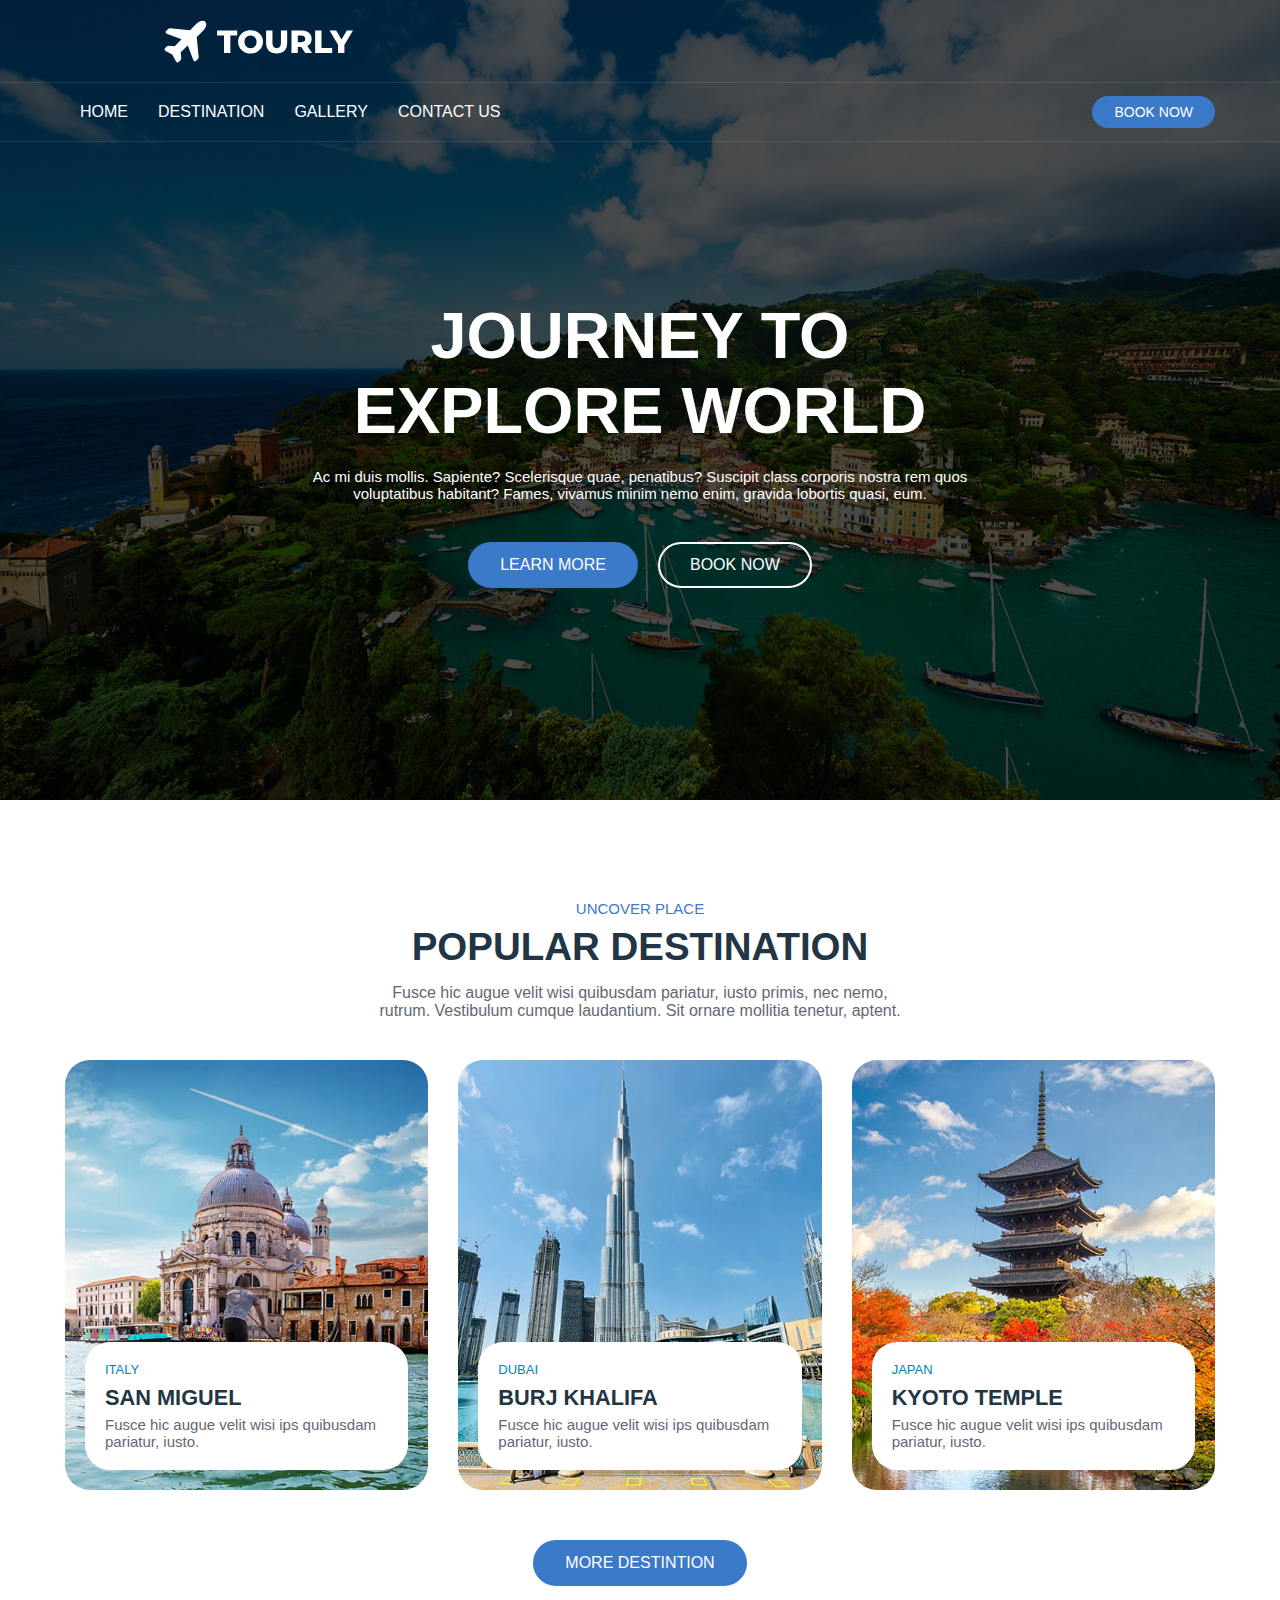
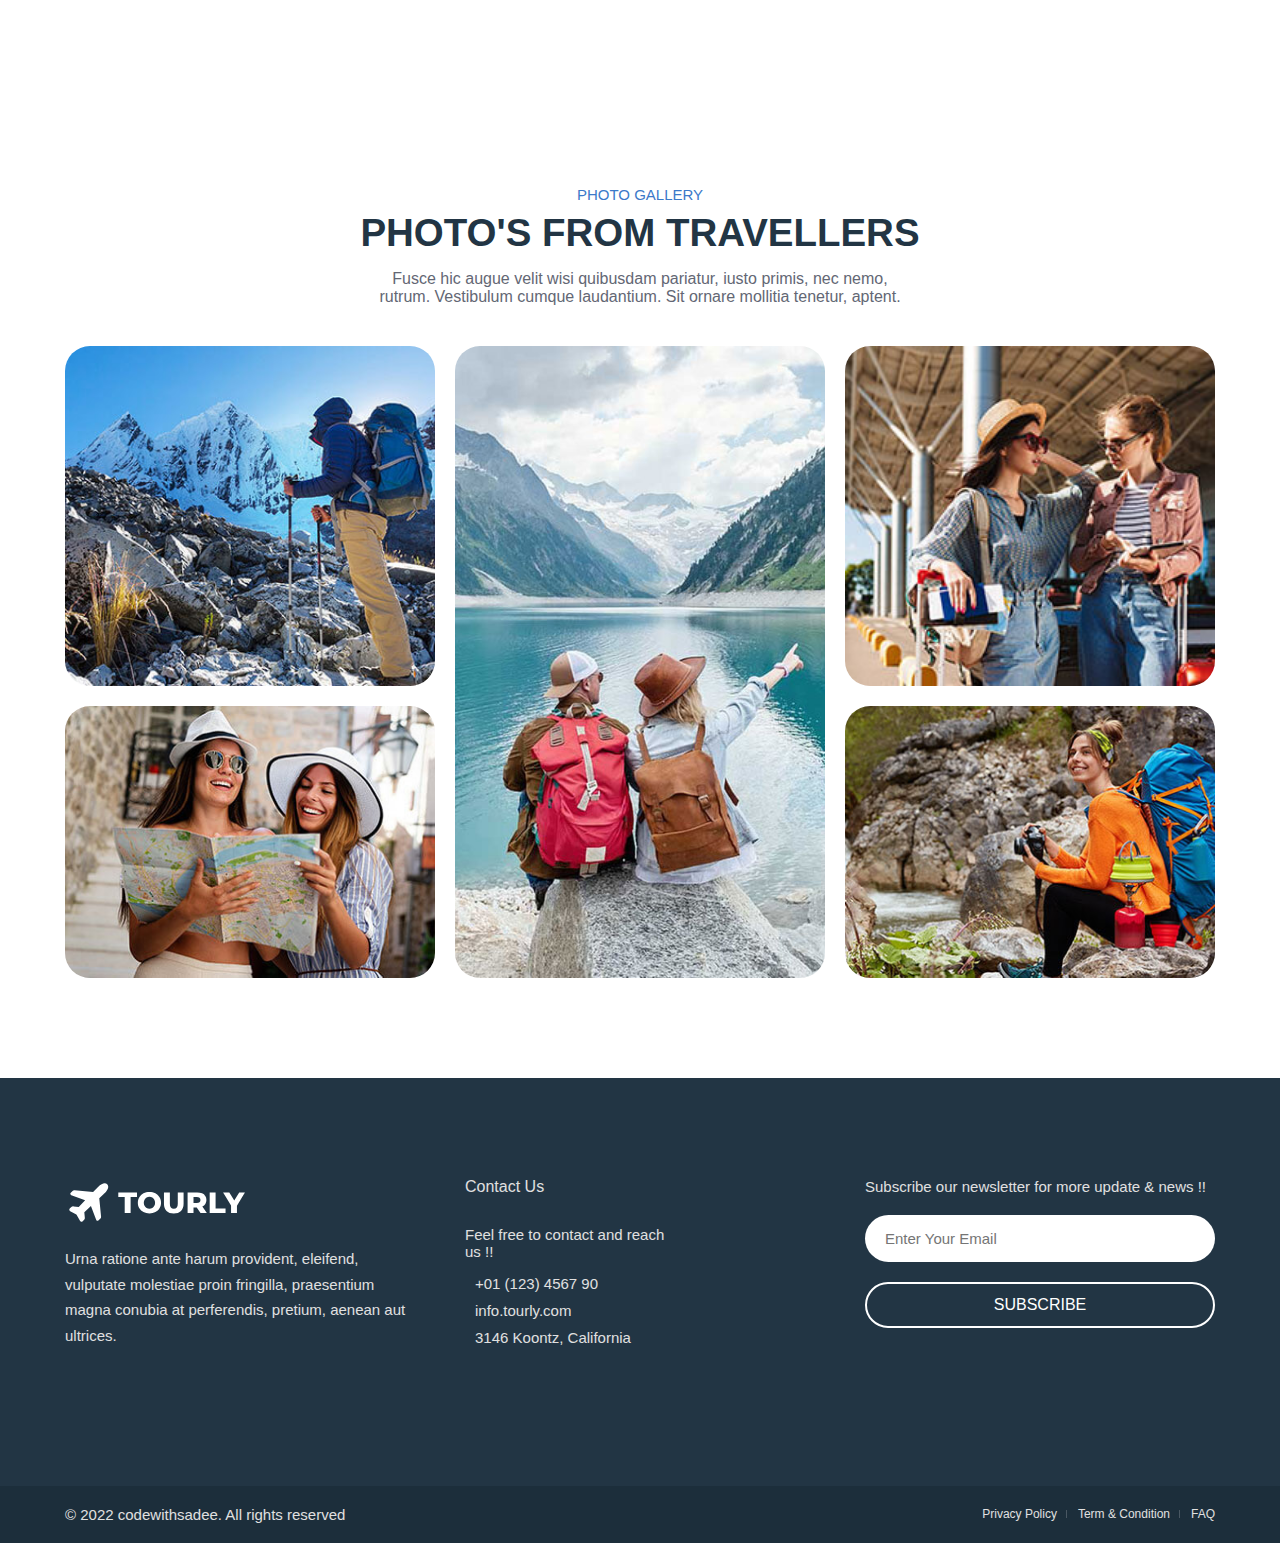
==== index.html @ bbd18aeb "1" ====
<!DOCTYPE html>
<html lang="en">

<head>
  <meta charset="UTF-8">
  <meta http-equiv="X-UA-Compatible" content="IE=edge">
  <meta name="viewport" content="width=device-width, initial-scale=1.0">
  <title>Tourly</title>
  <link rel="stylesheet" href="./assets/css/style.css">

</head>

<body id="top">

  <!-- 
    - #HEADER
  -->

  <header class="header" data-header>

   
    <div class="header-top">
      <div class="container">

        <a href="#" class="logo">
          <img src="./assets/images/logo.svg" alt="Tourly logo">
        </a>

      </div>
    </div>

    <div class="header-bottom">
      <div class="container">

        

        <nav class="navbar" data-navbar>

          <ul class="navbar-list">

            <li>
              <a href="index.html" class="navbar-link" data-nav-link>home</a>
            </li>


            <li>
              <a href="#destination" class="navbar-link" data-nav-link>destination</a>
            </li>

            

            <li>
              <a href="#gallery" class="navbar-link" data-nav-link>gallery</a>
            </li>

            <li>
              <a href="#contact" class="navbar-link" data-nav-link>contact us</a>
            </li>

          </ul>
          
        </nav>

        <button class="btn btn-primary">Book Now</button>

      </div>
    </div>

  </header>





  <main>
    <article>

      <!-- 
        - #HERO
      -->

      <section class="hero" id="home">
        <div class="container">

          <h2 class="h1 hero-title">Journey to explore world</h2>

          <p class="hero-text">
            Ac mi duis mollis. Sapiente? Scelerisque quae, penatibus? Suscipit class corporis nostra rem quos
            voluptatibus habitant?
            Fames, vivamus minim nemo enim, gravida lobortis quasi, eum.
          </p>

          <div class="btn-group">
            <button class="btn btn-primary">Learn more</button>

            <button class="btn btn-secondary">Book now</button>
          </div>

        </div>
      </section>

      <!-- 
        - #POPULAR
      -->

      <section class="popular" id="destination">
        <div class="container">

          <p class="section-subtitle">Uncover place</p>

          <h2 class="h2 section-title">Popular destination</h2>

          <p class="section-text">
            Fusce hic augue velit wisi quibusdam pariatur, iusto primis, nec nemo, rutrum. Vestibulum cumque laudantium.
            Sit ornare
            mollitia tenetur, aptent.
          </p>

          <ul class="popular-list">

            <li>
              <div class="popular-card">

                <a href="italy.html" class="card-img">
                  <img src="./assets/images/popular-1.jpg" alt="San miguel, italy" loading="lazy">
                </a>

                <div class="card-content">

            

                  <p class="card-subtitle">
                    <a href="italy.html">Italy</a>
                  </p>

                  <h3 class="h3 card-title">
                    <a href="#">San miguel</a>
                  </h3>

                  <p class="card-text">
                    Fusce hic augue velit wisi ips quibusdam pariatur, iusto.
                  </p>

                </div>

              </div>
            </li>

            <li>
              <div class="popular-card">

                <a href="Dubai.html" class="card-img">
                  <img src="./assets/images/popular-2.jpg" alt="Burj khalifa, dubai" loading="lazy">
                </a>

                <div class="card-content">

                 

                  <p class="card-subtitle">
                    <a href="Dubai.html">Dubai</a>
                  </p>

                  <h3 class="h3 card-title">
                    <a href="#">Burj khalifa</a>
                  </h3>

                  <p class="card-text">
                    Fusce hic augue velit wisi ips quibusdam pariatur, iusto.
                  </p>

                </div>

              </div>
            </li>

            <li>
              <div class="popular-card">

                <a href="Japan.html" class="card-img">
                  <img src="./assets/images/popular-3.jpg" alt="Kyoto temple, japan" loading="lazy">
                </a>

                <div class="card-content">

                  

                  <p class="card-subtitle">
                    <a href="#">Japan</a>
                  </p>

                  <h3 class="h3 card-title">
                    <a href="Japan.html">Kyoto temple</a>
                  </h3>

                  <p class="card-text">
                    Fusce hic augue velit wisi ips quibusdam pariatur, iusto.
                  </p>

                </div>

              </div>
            </li>

          </ul>

          <button class="btn btn-primary">More destintion</button>

        </div>
      </section>

      <!-- 
        - #GALLERY
      -->

      <section class="gallery" id="gallery">
        <div class="container">

          <p class="section-subtitle">Photo Gallery</p>

          <h2 class="h2 section-title">Photo's From Travellers</h2>

          <p class="section-text">
            Fusce hic augue velit wisi quibusdam pariatur, iusto primis, nec nemo, rutrum. Vestibulum cumque laudantium.
            Sit ornare
            mollitia tenetur, aptent.
          </p>

          <ul class="gallery-list">

            <li class="gallery-item">
              <figure class="gallery-image">
                <img src="./assets/images/gallery-1.jpg" alt="Gallery image">
              </figure>
            </li>

            <li class="gallery-item">
              <figure class="gallery-image">
                <img src="./assets/images/gallery-2.jpg" alt="Gallery image">
              </figure>
            </li>

            <li class="gallery-item">
              <figure class="gallery-image">
                <img src="./assets/images/gallery-3.jpg" alt="Gallery image">
              </figure>
            </li>

            <li class="gallery-item">
              <figure class="gallery-image">
                <img src="./assets/images/gallery-4.jpg" alt="Gallery image">
              </figure>
            </li>

            <li class="gallery-item">
              <figure class="gallery-image">
                <img src="./assets/images/gallery-5.jpg" alt="Gallery image">
              </figure>
            </li>

          </ul>

        </div>
      </section>

    </article>
  </main>

  <!-- 
    - #FOOTER
  -->

  <footer class="footer">

    <div class="footer-top">
      <div class="container">

        <div class="footer-brand">

          <a href="#" class="logo">
            <img src="./assets/images/logo.svg" alt="Tourly logo">
          </a>

          <p class="footer-text">
            Urna ratione ante harum provident, eleifend, vulputate molestiae proin fringilla, praesentium magna conubia
            at
            perferendis, pretium, aenean aut ultrices.
          </p>

        </div>

        <div class="footer-contact">

          <h4 class="contact-title" id="contact">Contact Us</h4>

          <p class="contact-text">
            Feel free to contact and reach us !!
          </p>

          <ul>

            <li class="contact-item">
              <ion-icon name="call-outline"></ion-icon>

              <a href="tel:+01123456790" class="contact-link">+01 (123) 4567 90</a>
            </li>

            <li class="contact-item">
              <ion-icon name="mail-outline"></ion-icon>

              <a href="mailto:info.tourly.com" class="contact-link">info.tourly.com</a>
            </li>

            <li class="contact-item">
              <ion-icon name="location-outline"></ion-icon>

              <address>3146 Koontz, California</address>
            </li>

          </ul>

        </div>

        <div class="footer-form">

          <p class="form-text">
            Subscribe our newsletter for more update & news !!
          </p>

          <form action="" class="form-wrapper">
            <input type="email" name="email" class="input-field" placeholder="Enter Your Email" required>

            <button type="submit" class="btn btn-secondary">Subscribe</button>
          </form>

        </div>

      </div>
    </div>

    <div class="footer-bottom">
      <div class="container">

        <p class="copyright">
          &copy; 2022 <a href="">codewithsadee</a>. All rights reserved
        </p>

        <ul class="footer-bottom-list">

          <li>
            <a href="#" class="footer-bottom-link">Privacy Policy</a>
          </li>

          <li>
            <a href="#" class="footer-bottom-link">Term & Condition</a>
          </li>

          <li>
            <a href="#" class="footer-bottom-link">FAQ</a>
          </li>

        </ul>

      </div>
    </div>

  </footer>







</body>

</html>
---- assets/css/style.css ----
/*-----------------------------------*\
 * #style.css
\*-----------------------------------*/

/**
 * copyright 2022 codewithsadee
 */





/*-----------------------------------*\
 * #CUSTOM PROPERTY
\*-----------------------------------*/

:root {

  /**
   * colors
   */

  --united-nations-blue: hsl(214, 56%, 58%);
  --bright-navy-blue: hsl(214, 57%, 51%);
  --spanish-gray: hsl(0, 0%, 60%);
  --black-coral: hsl(225, 8%, 42%);
  --oxford-blue: hsl(208, 97%, 12%);
  --yale-blue: hsl(214, 72%, 33%);
  --blue-ncs: hsl(197, 100%, 36%);
  --gunmetal: hsl(206, 34%, 20%);
  --gainsboro: hsl(0, 0%, 88%);
  --cultured: hsl(0, 0%, 98%);
  --white: hsl(0, 0%, 100%);
  --black: hsl(0, 0%, 0%);
  --onyx: hsl(0, 0%, 25%);
  --jet: hsl(0, 0%, 20%);

  /**
   * typography
   */

  --ff-poppins: "Poppins", sans-serif;
  --ff-montserrat: "Montserrat", sans-serif;

  --fs-1: calc(20px + 3.5vw);
  --fs-2: calc(18px + 1.6vw);
  --fs-3: calc(16px + 0.45vw);
  --fs-4: 15px;
  --fs-5: 14px;
  --fs-6: 13px;
  --fs-7: 12px;
  --fs-8: 11px;

  --fw-500: 500;
  --fw-600: 600;
  --fw-700: 700;
  --fw-800: 800;

  /**
   * transition
   */

  --transition: 0.25s ease-in-out;

  /**
   * spacing
   */

  --section-padding: 60px;

  /**
   * border-radius
   */

  --radius-15: 15px;
  --radius-25: 25px;

}





/*-----------------------------------*\
 * #RESET
\*-----------------------------------*/

*, *::before, *::after {
  margin: 0;
  padding: 0;
  box-sizing: border-box;
}

li { list-style: none; }

a { text-decoration: none; }

a,
img,
span,
input,
label,
button,
ion-icon { display: block; }

input,
button {
  background: none;
  border: none;
  font: inherit;
}

button { cursor: pointer; }

input { width: 100%; }

ion-icon { pointer-events: none; }

html {
  font-family: var(--ff-poppins);
  scroll-behavior: smooth;
}

body { background: var(--white); }





/*-----------------------------------*\
 * #REUSED STYLE
\*-----------------------------------*/

.container { padding-inline: 15px; }

.btn {
  color: var(--white);
  text-transform: uppercase;
  font-size: var(--fs-5);
  border-radius: 100px;
  padding: var(--padding, 8px 18px);
  border: var(--border-width, 2px) solid transparent;
  transition: var(--transition);
}

.btn-primary {
  background: var(--bright-navy-blue);
  border-color: var(--bright-navy-blue);
}

.btn-primary:is(:hover, :focus) {
  background: var(--yale-blue);
  border-color: var(--yale-blue);
}

.btn-secondary { border-color: var(--white); }

.btn-secondary:is(:hover, :focus) { background: hsla(0, 0%, 100%, 0.1); }

.h1,
.h2,
.h3 {
  font-weight: var(--fw-800);
  font-family: var(--ff-montserrat);
  text-transform: uppercase;
}

.h1 {
  color: var(--white);
  font-size: var(--fs-1);
}

.h2,
.h3 { color: var(--gunmetal); }

.h2 { font-size: var(--fs-2); }

.h3 {
  font-size: var(--fs-3);
  font-weight: var(--fw-700);
}

.section-subtitle {
  color: var(--bright-navy-blue);
  font-size: var(--fs-5);
  text-transform: uppercase;
  font-family: var(--ff-montserrat);
  margin-bottom: 8px;
}

.section-title { margin-bottom: 15px; }

.section-text {
  color: var(--black-coral);
  margin-bottom: 30px;
}

.card-text {
  color: var(--black-coral);
  font-size: var(--fs-5);
}





/*-----------------------------------*\
 * #HEADER
\*-----------------------------------*/

.header {
  position: absolute;
  top: 0;
  left: 0;
  width: 100%;
  padding-top: 61px;
  z-index: 4;
}

.header-top {
  position: absolute;
  top: 0;
  left: 0;
  width: 100%;
  transition: var(--transition);
  border-bottom: 1px solid hsla(0, 0%, 100%, 0.1);
  padding-block: 15px;
  z-index: 1;
}



.header-top .container {
  display: grid;
  grid-template-columns: repeat(3, 1fr);
  justify-items: flex-start;
  align-items: center;
}



.header-top .logo { margin-inline: auto; }

.header-top .logo img { max-width: 100px; }



.header-bottom { border-bottom: 1px solid hsla(0, 0%, 100%, 0.1); }

.header-bottom .container {
  display: flex;
  justify-content: space-between;
  align-items: center;
  padding-block: 15px;
}

.social-list {
  display: flex;
  align-items: center;
  gap: 5px;
}

.social-link {
  color: var(--white);
  padding: 8px;
  border: 1px solid hsla(0, 0%, 100%, 0.3);
  border-radius: 50%;
  font-size: 15px;
  transition: var(--transition);
}

.social-link:is(:hover, :focus) { background: hsla(0, 0%, 100%, 0.2); }

.header .btn { --padding: 4px 20px; }

.header .navbar {
  position: fixed;
  top: 0;
  right: -300px;
  width: 100%;
  max-width: 300px;
  height: 100%;
  background: var(--white);
  visibility: hidden;
  pointer-events: none;
  transition: 0.15s ease-in;
  z-index: 3;
}

.navbar.active {
  right: 0;
  visibility: visible;
  pointer-events: all;
  transition: 0.25s ease-out;
}



.navbar-list { border-top: 1px solid hsla(0, 0%, 0%, 0.1); }

.navbar-list li { border-bottom: 1px solid hsla(0, 0%, 0%, 0.1); }

.navbar-link {
  padding: 15px 20px;
  color: var(--jet);
  font-weight: var(--fw-500);
  font-size: var(--fs-4);
  transition: var(--transition);
  text-transform: capitalize;
}

.navbar-link:is(:hover, :focus) { color: var(--bright-navy-blue); }





/*-----------------------------------*\
 * #HERO
\*-----------------------------------*/

.hero {
  background-image: url("../images/hero-banner.jpg");
  background-repeat: no-repeat;
  background-size: cover;
  background-position: center;
  background-color: hsla(0, 0%, 0%, 0.7);
  background-blend-mode: overlay;
  display: grid;
  place-items: center;
  min-height: 600px;
  text-align: center;
  padding-top: 125px;
}

.hero-title { margin-bottom: 20px; }

.hero-text {
  color: var(--white);
  font-size: var(--fs-5);
  margin-bottom: 40px;
}

.btn-group {
  display: flex;
  flex-wrap: wrap;
  justify-content: center;
  align-items: center;
  gap: 10px;
}











/*-----------------------------------*\
 * #POPULAR
\*-----------------------------------*/

.popular { padding-block: var(--section-padding); }

.popular-list,
.popular-list > li:not(:last-child) { margin-bottom: 30px; }

.popular-card {
  position: relative;
  overflow: hidden;
  border-radius: var(--radius-25);
  height: 430px;
}

.popular-card .card-img { height: 100%; }

.popular-card .card-img img {
  width: 100%;
  height: 100%;
  object-fit: cover;
}

.popular-card .card-content {
  position: absolute;
  bottom: 20px;
  left: 20px;
  right: 20px;
  background: var(--white);
  border-radius: var(--radius-25);
  padding: 20px;
}



.popular-card .card-subtitle {
  color: var(--blue-ncs);
  font-size: var(--fs-6);
  text-transform: uppercase;
  margin-bottom: 8px;
}

.popular-card .card-title { margin-bottom: 5px; }

.popular-card :is(.card-subtitle, .card-title) > a { color: inherit; }

.popular .btn { margin-inline: auto; }





/*-----------------------------------*\
 * #PACKAGE
\*-----------------------------------*/

.package { padding-block: var(--section-padding); }

.package-list { margin-bottom: 40px; }

.package-list > li:not(:last-child) { margin-bottom: 30px; }

.package-card {
  background: var(--cultured);
  overflow: hidden;
  border-radius: 15px;
}

.package-card .card-banner { height: 250px; }

.package-card .card-banner img {
  width: 100%;
  height: 100%;
  object-fit: cover;
}

.package-card .card-content { padding: 30px 20px; }

.package-card .card-title { margin-bottom: 15px; }

.package-card .card-text {
  line-height: 1.6;
  margin-bottom: 20px;
}

.card-meta-list {
  background: var(--white);
  max-width: max-content;
  display: flex;
  flex-wrap: wrap;
  justify-content: center;
  align-items: center;
  padding: 8px;
  box-shadow: 0 0 5px hsla(0, 0%, 0%, 0.15);
  border-radius: 50px;
}

.card-meta-item { position: relative; }

.card-meta-item:not(:last-child)::after {
  content: "";
  position: absolute;
  top: 4px;
  right: -1px;
  bottom: 4px;
  width: 1px;
  background: hsla(0, 0%, 0%, 0.3);
}

.meta-box {
  display: flex;
  justify-content: center;
  align-items: center;
  gap: 5px;
  padding-inline: 9px;
  color: var(--black-coral);
  font-size: var(--fs-8);
}

.meta-box > ion-icon {
  color: var(--bright-navy-blue);
  font-size: 13px;
}

.package-card .card-price {
  background: var(--united-nations-blue);
  color: var(--white);
  padding: 25px 20px;
  text-align: center;
}

.package-card .card-price .wrapper {
  display: flex;
  flex-wrap: wrap;
  justify-content: center;
  align-items: center;
  gap: 5px 15px;
  margin-bottom: 10px;
}

.package-card .card-price .reviews { font-size: var(--fs-5); }

.package-card .card-rating {
  display: flex;
  justify-content: center;
  align-items: center;
  gap: 1px;
  font-size: 14px;
}

.package-card .card-rating ion-icon:last-child { color: hsl(0, 0%, 80%); }

.package-card .price {
  font-size: var(--fs-2);
  font-family: var(--ff-montserrat);
  font-weight: var(--fw-800);
  margin-bottom: 20px;
}

.package-card .price span {
  font-size: var(--fs-7);
  font-weight: initial;
}

.package .btn { margin-inline: auto; }





/*-----------------------------------*\
 * #GALLERY
\*-----------------------------------*/

.gallery { padding-block: var(--section-padding); }

.gallery-list {
  display: grid;
  grid-template-columns: 1fr 1fr;
  gap: 10px;
}

.gallery-image {
  width: 100%;
  height: 100%;
  border-radius: var(--radius-15);
  overflow: hidden;
}

.gallery-item:nth-child(3) { grid-area: 1 / 2 / 3 / 3; }

.gallery-image img {
  width: 100%;
  height: 100%;
  object-fit: cover;
}






/*-----------------------------------*\
 * #FOOTER
\*-----------------------------------*/

.footer-top {
  background: var(--gunmetal);
  padding-block: var(--section-padding);
  color: var(--gainsboro);
}

.footer-brand { margin-bottom: 30px; }

.footer-brand img { width: 180px; }

.footer-brand .logo { margin-bottom: 20px; }

.footer-text {
  font-size: var(--fs-5);
  line-height: 1.7;
}

.footer-contact { margin-bottom: 30px; }

.contact-title {
  position: relative;
  font-family: var(--ff-montserrat);
  font-weight: var(--fw-500);
  margin-bottom: 30px;
}


.contact-text {
  font-size: var(--fs-5);
  margin-bottom: 15px;
  max-width: 200px;
}

.contact-item {
  display: flex;
  justify-content: flex-start;
  align-items: center;
  gap: 10px;
  margin-bottom: 10px;
}

.contact-item ion-icon { --ionicon-stroke-width: 40px; }

.contact-link,
address {
  font-style: normal;
  color: var(--gainsboro);
  font-size: var(--fs-5);
}

.contact-link:is(:hover, :focus) { color: var(--white); }

.form-text {
  font-size: var(--fs-5);
  margin-bottom: 20px;
}

.footer-form .input-field {
  background: var(--white);
  font-size: var(--fs-5);
  padding: 15px 20px;
  border-radius: 100px;
  margin-bottom: 10px;
}

.footer-form .btn { width: 100%; }

.footer-bottom {
  --gunmetal: hsl(205, 36%, 17%);
  background: var(--gunmetal);
  padding-block: 20px;
  text-align: center;
}

.copyright {
  color: var(--gainsboro);
  font-size: var(--fs-5);
  margin-bottom: 10px;
}

.copyright a {
  color: inherit;
  display: inline-block;
}

.copyright a:is(:hover, :focus) { color: var(--white); }

.footer-bottom-list {
  display: flex;
  align-items: center;
  justify-content: center;
  gap: 21px;
}

.footer-bottom-list > li { position: relative; }

.footer-bottom-list > li:not(:last-child)::after {
  content: "";
  position: absolute;
  top: 3px;
  right: -10px;
  bottom: 3px;
  width: 1px;
  background: hsla(0, 0%, 100%, 0.2);
}

.footer-bottom-link {
  color: var(--gainsboro);
  font-size: var(--fs-7);
  transition: var(--transition);
}

.footer-bottom-link:is(:hover, :focus) { color: var(--white); }

/*-----------------------------------*\
 * #TOUR SEARCH
\*-----------------------------------*/

.tour-search {
  background: var(--bright-navy-blue);
  padding-block: var(--section-padding);
}

.tour-search-form .input-label {
  color: var(--white);
  font-size: var(--fs-4);
  margin-left: 20px;
  margin-bottom: 10px;
}

.tour-search-form .input-field {
  background: var(--white);
  padding: 10px 15px;
  font-size: var(--fs-5);
  border-radius: 50px;
}

.tour-search-form .input-field::placeholder { color: var(--spanish-gray); }

.tour-search-form .input-field::-webkit-datetime-edit {
  color: var(--spanish-gray);
  text-transform: uppercase;
}

.tour-search-form .input-wrapper { margin-bottom: 15px; }

.tour-search .btn {
  width: 100%;
  --border-width: 1px;
  font-weight: var(--fw-600);
  margin-top: 35px;
}















/*-----------------------------------*\
 * #MEDIA QUERIES
\*-----------------------------------*/

/**
 * responsive for larger than 580px screen
 */

@media (min-width: 580px) {

  /**
   * REUSED STYLE
   */

  .container {
    max-width: 580px;
    margin-inline: auto;
  }

  .btn {
    --fs-5: 16px;
    --padding: 12px 30px;
  }

  section:not(.cta) :is(.section-subtitle, .section-title, .section-text) {
    text-align: center;
  }

  .section-text { margin-bottom: 40px; }

  .card-text { --fs-5: 15px; }



  /**
   * HEADER
   */

  .header { padding-top: 83px; }

  

  .header-top .logo img { max-width: unset; }



  .header .btn {
    --fs-5: 14px;
    --padding: 6px 20px;
  }



  /**
   * HERO
   */

  .hero {
    min-height: 800px;
    padding-top: 85px;
  }

  .hero-text { --fs-5: 15px; }

  .btn-group { gap: 20px; }



 



  /**
   * POPULAR
   */

  .popular-card .card-content { right: auto; }



  /**
   * FOOTER
   */

  .footer .container {
    display: grid;
    grid-template-columns: 1fr 1fr;
    gap: 30px;
  }

  .footer-form { grid-column: span 2; }

  .footer-bottom { text-align: left; }

  .copyright { margin-bottom: 0; }

  .footer-bottom-list { justify-content: flex-end; }

}





/**
 * responsive for larger than 768px screen
 */

@media (min-width: 768px) {

  /**
   * CUSTOM PROPERTY
   */

  :root {

    /**
     * typography
     */

    --fs-5: 15px;

  }



  /**
   * REUSED STYLE
   */

  .container { max-width: 800px; }

  .section-text {
    max-width: 60ch;
    margin-inline: auto;
  }



  /**
   * HEADER
   */


 

  .social-list { gap: 10px; }



  /**
   * POPULAR
   */

  .popular-list {
    display: grid;
    grid-template-columns: 1fr 1fr;
    gap: 30px;
    margin-bottom: 50px;
  }

  .popular-list > li:not(:last-child) { margin-bottom: 0; }

  .popular-card .card-content { right: 20px; }



  /**
   * PACKAGE
   */

  .package-list { margin-bottom: 50px; }

  .package-list > li:not(:last-child) { margin-bottom: 40px; }

  .package-card {
    display: grid;
    grid-template-columns: 1.3fr 1.5fr 1fr;
  }

  .package-card .card-banner { height: 100%; }

  .package-card .card-content { padding: 40px; }

  .package-card .card-price {
    display: grid;
    place-content: center;
  }

  .package-card .card-price .wrapper { margin-bottom: 15px; }



  /**
   * GALLERY
   */

  .gallery { padding-bottom: calc(var(--section-padding * 2)); }

  .gallery-list {
    grid-template-columns: repeat(3, 1fr);
    gap: 20px;
  }

  .gallery-image { border-radius: var(--radius-25); }







  /**
   * FOOTER
   */

  .form-wrapper {
    display: flex;
    justify-content: flex-start;
    align-items: center;
    gap: 20px;
  }

  .footer-form .input-field { margin-bottom: 0; }

  .footer-form .btn { width: max-content; }

}





/**
 * responsive for larger than 992px screen
 */

@media (min-width: 992px) {

  /**
   * REUSED STYLE
   */

  .container { max-width: 1050px; }



  /**
   * HEADER
   */

  .header.active .header-top {
    position: unset;
    background: unset;
  }

  

  .header-bottom .container { padding-block: 0; }

  .header .navbar { all: unset; }

  .navbar-list {
    border-top: none;
    display: flex;
    justify-content: center;
    align-items: center;
  }

  .navbar-list li { border-bottom: none; }

  .navbar-link {
    color: var(--white);
    --fs-4: 16px;
    font-weight: unset;
    text-transform: uppercase;
    padding: 20px 15px;
  }




  /**
   * HERO
   */

  .hero .container { max-width: 740px; }



  


  /**
   * POPULAR
   */

  .popular-list { grid-template-columns: repeat(3, 1fr); }



  /**
   * PACKAGE
   */

  .meta-box { --fs-8: 13px; }

  .meta-box > ion-icon { font-size: 15px; }







  /**
   * FOOTER
   */

  .footer-top .container {
    grid-template-columns: repeat(3, 1fr);
    gap: 50px;
  }

  .footer-form { grid-column: unset; }

  .form-wrapper { flex-direction: column; }

  .footer-form .btn { width: 100%; }

}





/**
 * responsive for larger than 1200px screen
 */

@media (min-width: 1200px) {

  /**
   * CUSTOM PROPERTY
   */

  :root {

    /**
     * spacing
     */

    --section-padding: 100px;

  }



  /**
   * REUSED STYLE
   */

  .container { max-width: 1180px; }

}
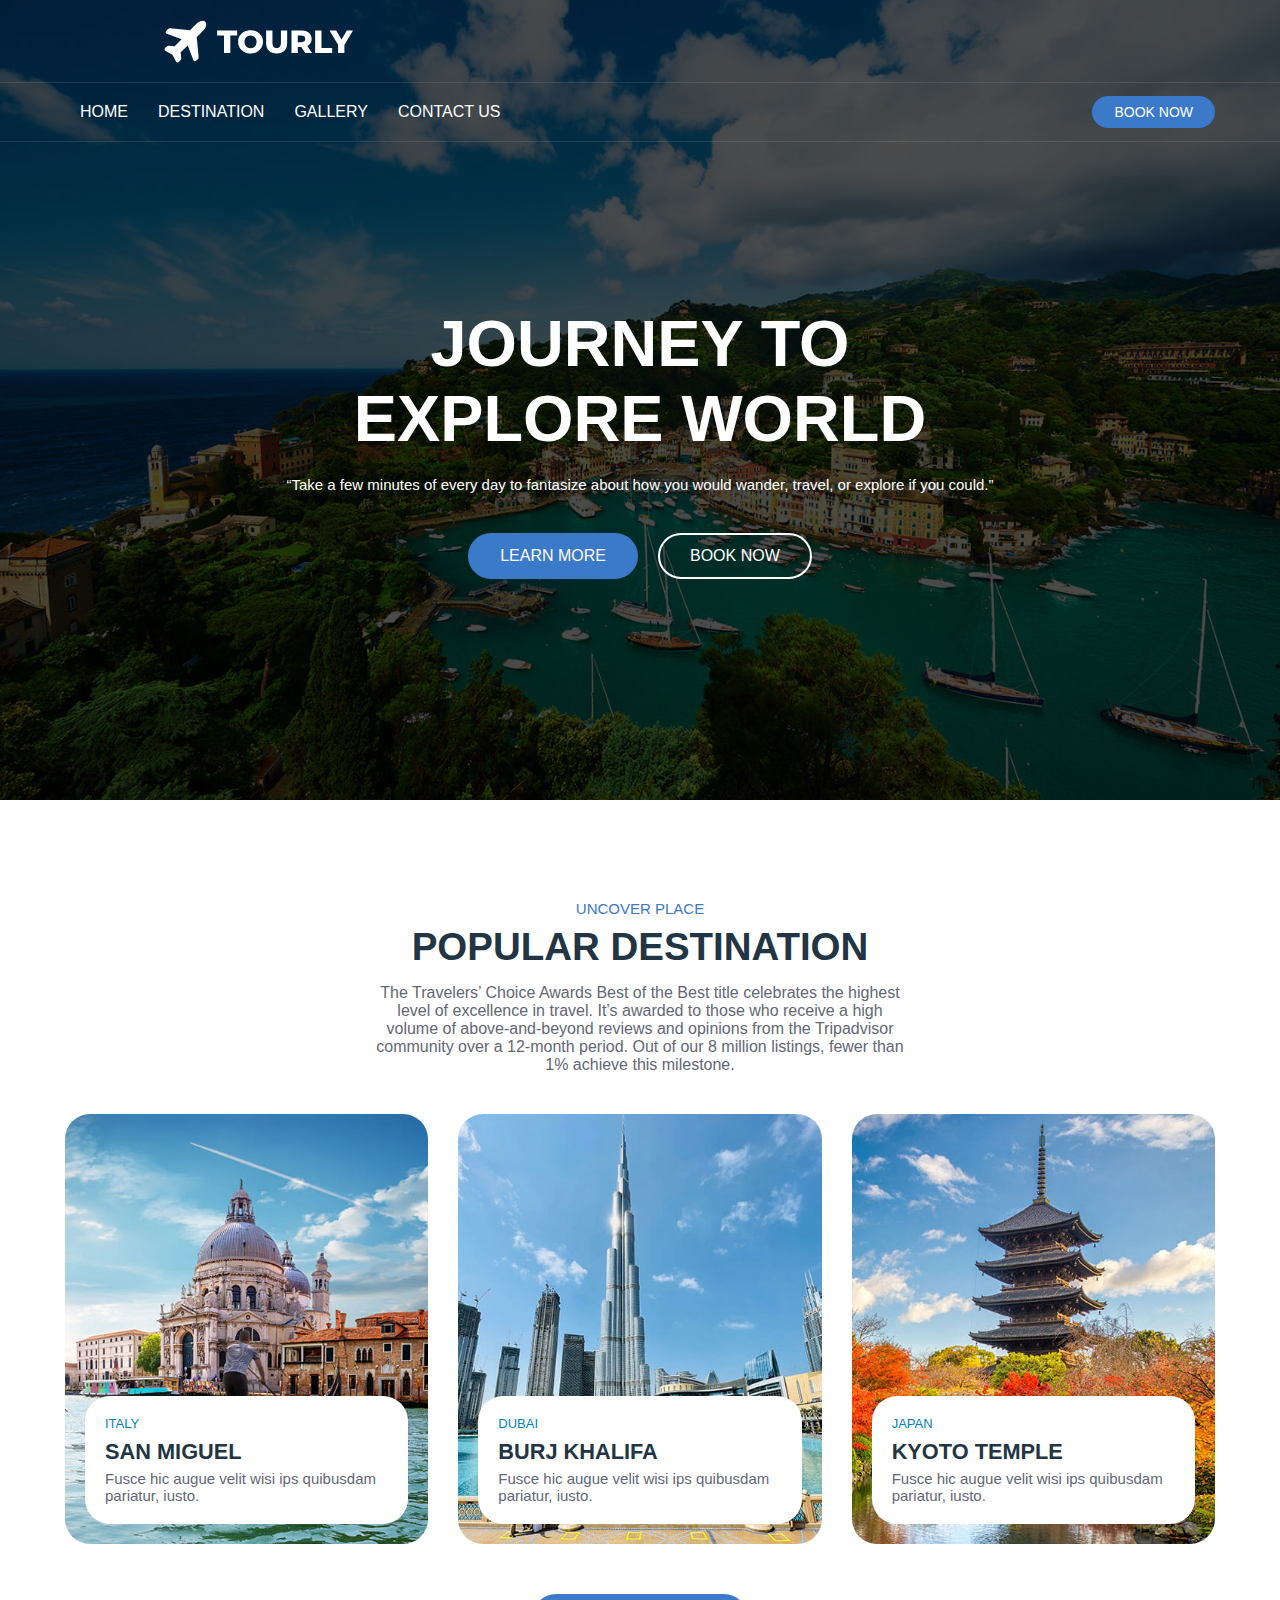
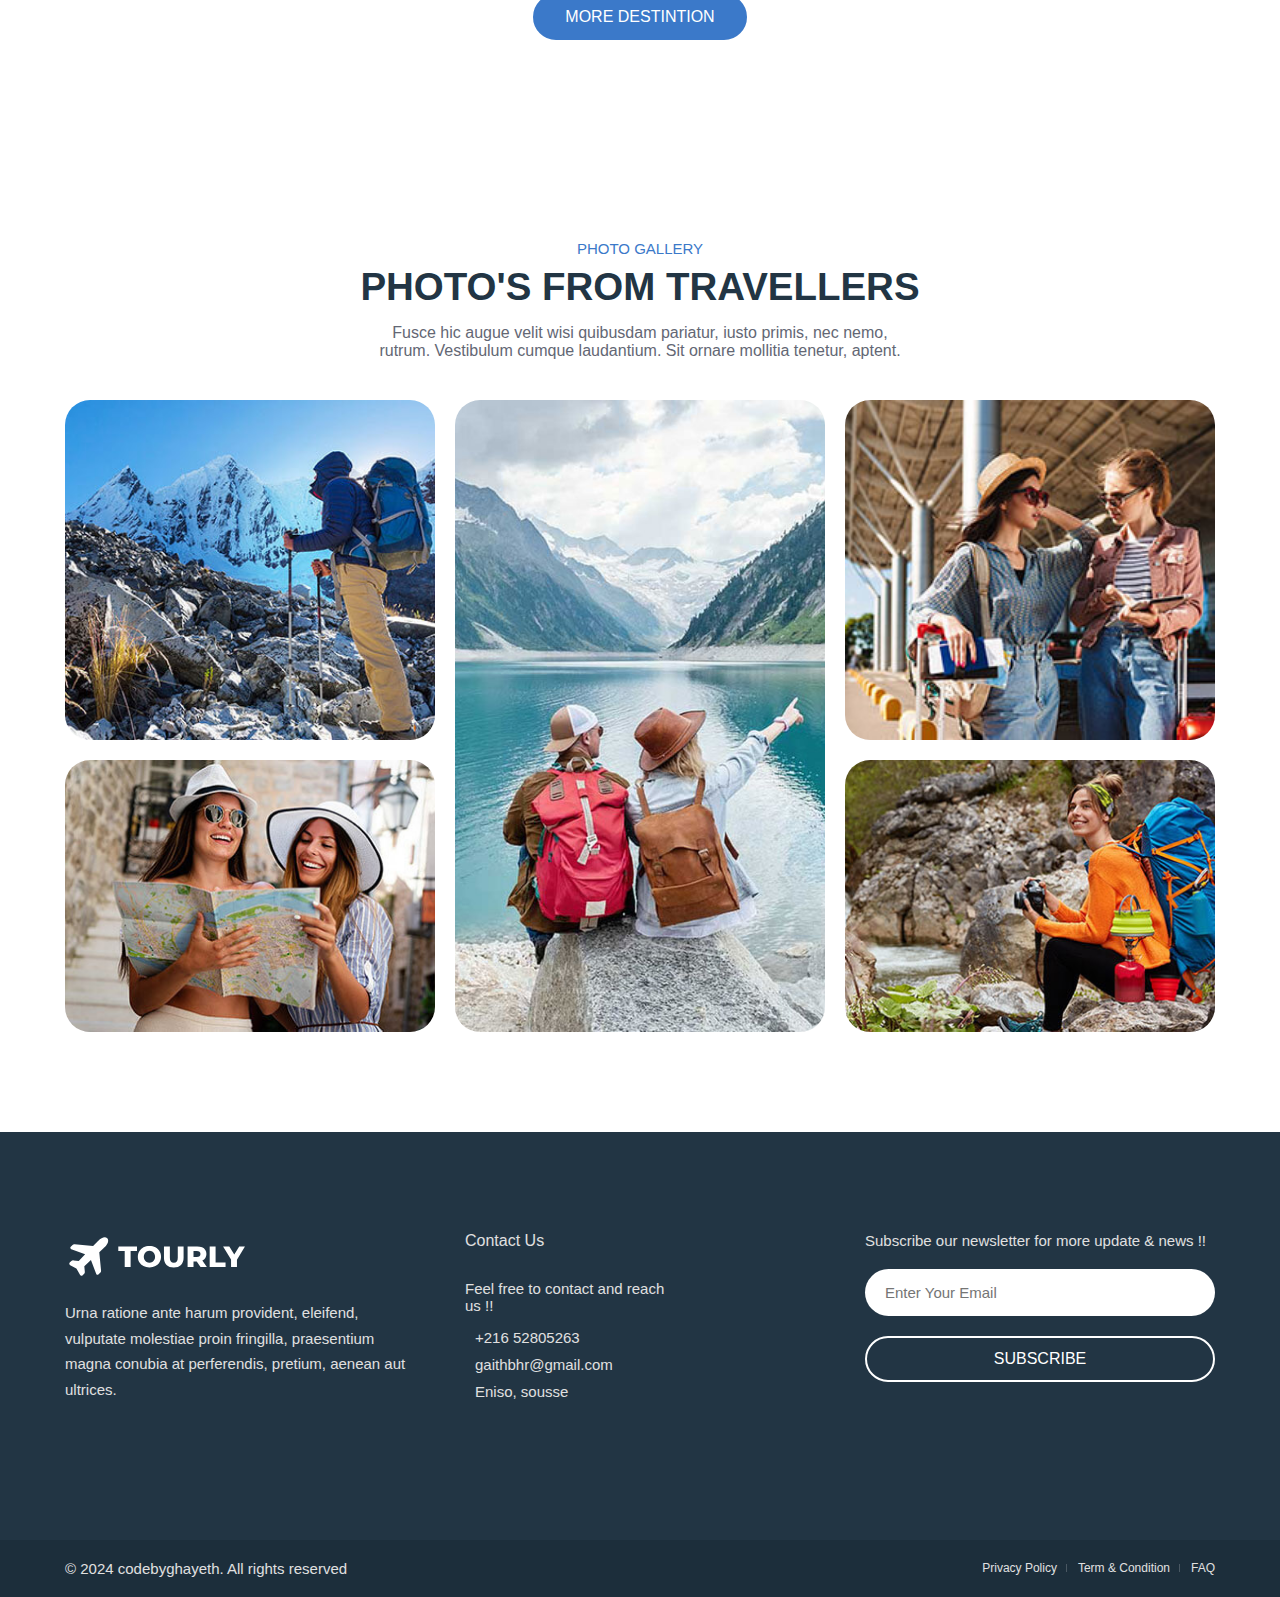
==== commit cbd3d2b8: "2" ====
--- a/index.html
+++ b/index.html
@@ -85,9 +85,7 @@
           <h2 class="h1 hero-title">Journey to explore world</h2>
 
           <p class="hero-text">
-            Ac mi duis mollis. Sapiente? Scelerisque quae, penatibus? Suscipit class corporis nostra rem quos
-            voluptatibus habitant?
-            Fames, vivamus minim nemo enim, gravida lobortis quasi, eum.
+            “Take a few minutes of every day to fantasize about how you would wander, travel, or explore if you could.”
           </p>
 
           <div class="btn-group">
@@ -109,6 +107,114 @@
           <p class="section-subtitle">Uncover place</p>
 
           <h2 class="h2 section-title">Popular destination</h2>
+
+          <p class="section-text">
+            The Travelers’ Choice Awards Best of the Best title celebrates the highest level of excellence in travel. It’s awarded to those who receive a high volume of above-and-beyond reviews and opinions from the Tripadvisor community over a 12-month period. Out of our 8 million listings, fewer than 1% achieve this milestone.
+          </p>
+
+          <ul class="popular-list">
+
+            <li>
+              <div class="popular-card">
+
+                <a href="italy.html" class="card-img">
+                  <img src="./assets/images/popular-1.jpg" alt="San miguel, italy" loading="lazy">
+                </a>
+
+                <div class="card-content">
+
+            
+
+                  <p class="card-subtitle">
+                    <a href="italy.html">Italy</a>
+                  </p>
+
+                  <h3 class="h3 card-title">
+                    <a href="#">San miguel</a>
+                  </h3>
+
+                  <p class="card-text">
+                    Fusce hic augue velit wisi ips quibusdam pariatur, iusto.
+                  </p>
+
+                </div>
+
+              </div>
+            </li>
+
+            <li>
+              <div class="popular-card">
+
+                <a href="Dubai.html" class="card-img">
+                  <img src="./assets/images/popular-2.jpg" alt="Burj khalifa, dubai" loading="lazy">
+                </a>
+
+                <div class="card-content">
+
+                 
+
+                  <p class="card-subtitle">
+                    <a href="Dubai.html">Dubai</a>
+                  </p>
+
+                  <h3 class="h3 card-title">
+                    <a href="#">Burj khalifa</a>
+                  </h3>
+
+                  <p class="card-text">
+                    Fusce hic augue velit wisi ips quibusdam pariatur, iusto.
+                  </p>
+
+                </div>
+
+              </div>
+            </li>
+
+            <li>
+              <div class="popular-card">
+
+                <a href="Japan.html" class="card-img">
+                  <img src="./assets/images/popular-3.jpg" alt="Kyoto temple, japan" loading="lazy">
+                </a>
+
+                <div class="card-content">
+
+                  
+
+                  <p class="card-subtitle">
+                    <a href="#">Japan</a>
+                  </p>
+
+                  <h3 class="h3 card-title">
+                    <a href="Japan.html">Kyoto temple</a>
+                  </h3>
+
+                  <p class="card-text">
+                    Fusce hic augue velit wisi ips quibusdam pariatur, iusto.
+                  </p>
+
+                </div>
+
+              </div>
+            </li>
+
+          </ul>
+
+          <button class="btn btn-primary">More destintion</button>
+
+        </div>
+      </section>
+
+      <!-- 
+        - #GALLERY
+      -->
+
+      <section class="gallery" id="gallery">
+        <div class="container">
+
+          <p class="section-subtitle">Photo Gallery</p>
+
+          <h2 class="h2 section-title">Photo's From Travellers</h2>
 
           <p class="section-text">
             Fusce hic augue velit wisi quibusdam pariatur, iusto primis, nec nemo, rutrum. Vestibulum cumque laudantium.
@@ -116,116 +222,6 @@
             mollitia tenetur, aptent.
           </p>
 
-          <ul class="popular-list">
-
-            <li>
-              <div class="popular-card">
-
-                <a href="italy.html" class="card-img">
-                  <img src="./assets/images/popular-1.jpg" alt="San miguel, italy" loading="lazy">
-                </a>
-
-                <div class="card-content">
-
-            
-
-                  <p class="card-subtitle">
-                    <a href="italy.html">Italy</a>
-                  </p>
-
-                  <h3 class="h3 card-title">
-                    <a href="#">San miguel</a>
-                  </h3>
-
-                  <p class="card-text">
-                    Fusce hic augue velit wisi ips quibusdam pariatur, iusto.
-                  </p>
-
-                </div>
-
-              </div>
-            </li>
-
-            <li>
-              <div class="popular-card">
-
-                <a href="Dubai.html" class="card-img">
-                  <img src="./assets/images/popular-2.jpg" alt="Burj khalifa, dubai" loading="lazy">
-                </a>
-
-                <div class="card-content">
-
-                 
-
-                  <p class="card-subtitle">
-                    <a href="Dubai.html">Dubai</a>
-                  </p>
-
-                  <h3 class="h3 card-title">
-                    <a href="#">Burj khalifa</a>
-                  </h3>
-
-                  <p class="card-text">
-                    Fusce hic augue velit wisi ips quibusdam pariatur, iusto.
-                  </p>
-
-                </div>
-
-              </div>
-            </li>
-
-            <li>
-              <div class="popular-card">
-
-                <a href="Japan.html" class="card-img">
-                  <img src="./assets/images/popular-3.jpg" alt="Kyoto temple, japan" loading="lazy">
-                </a>
-
-                <div class="card-content">
-
-                  
-
-                  <p class="card-subtitle">
-                    <a href="#">Japan</a>
-                  </p>
-
-                  <h3 class="h3 card-title">
-                    <a href="Japan.html">Kyoto temple</a>
-                  </h3>
-
-                  <p class="card-text">
-                    Fusce hic augue velit wisi ips quibusdam pariatur, iusto.
-                  </p>
-
-                </div>
-
-              </div>
-            </li>
-
-          </ul>
-
-          <button class="btn btn-primary">More destintion</button>
-
-        </div>
-      </section>
-
-      <!-- 
-        - #GALLERY
-      -->
-
-      <section class="gallery" id="gallery">
-        <div class="container">
-
-          <p class="section-subtitle">Photo Gallery</p>
-
-          <h2 class="h2 section-title">Photo's From Travellers</h2>
-
-          <p class="section-text">
-            Fusce hic augue velit wisi quibusdam pariatur, iusto primis, nec nemo, rutrum. Vestibulum cumque laudantium.
-            Sit ornare
-            mollitia tenetur, aptent.
-          </p>
-
           <ul class="gallery-list">
 
             <li class="gallery-item">
@@ -302,19 +298,19 @@
             <li class="contact-item">
               <ion-icon name="call-outline"></ion-icon>
 
-              <a href="tel:+01123456790" class="contact-link">+01 (123) 4567 90</a>
+              <a href="tel:+01123456790" class="contact-link">+216 52805263</a>
             </li>
 
             <li class="contact-item">
               <ion-icon name="mail-outline"></ion-icon>
 
-              <a href="mailto:info.tourly.com" class="contact-link">info.tourly.com</a>
+              <a href="mailto:info.tourly.com" class="contact-link">gaithbhr@gmail.com</a>
             </li>
 
             <li class="contact-item">
               <ion-icon name="location-outline"></ion-icon>
 
-              <address>3146 Koontz, California</address>
+              <address>Eniso, sousse</address>
             </li>
 
           </ul>
@@ -342,7 +338,7 @@
       <div class="container">
 
         <p class="copyright">
-          &copy; 2022 <a href="">codewithsadee</a>. All rights reserved
+          &copy; 2024 <a href="">codebyghayeth</a>. All rights reserved
         </p>
 
         <ul class="footer-bottom-list">
--- a/assets/css/style.css
+++ b/assets/css/style.css
@@ -430,7 +430,8 @@
 
 .package-card .card-banner { height: 250px; }
 
-.package-card .card-banner img {
+
+.package-card .card-banner video {
   width: 100%;
   height: 100%;
   object-fit: cover;
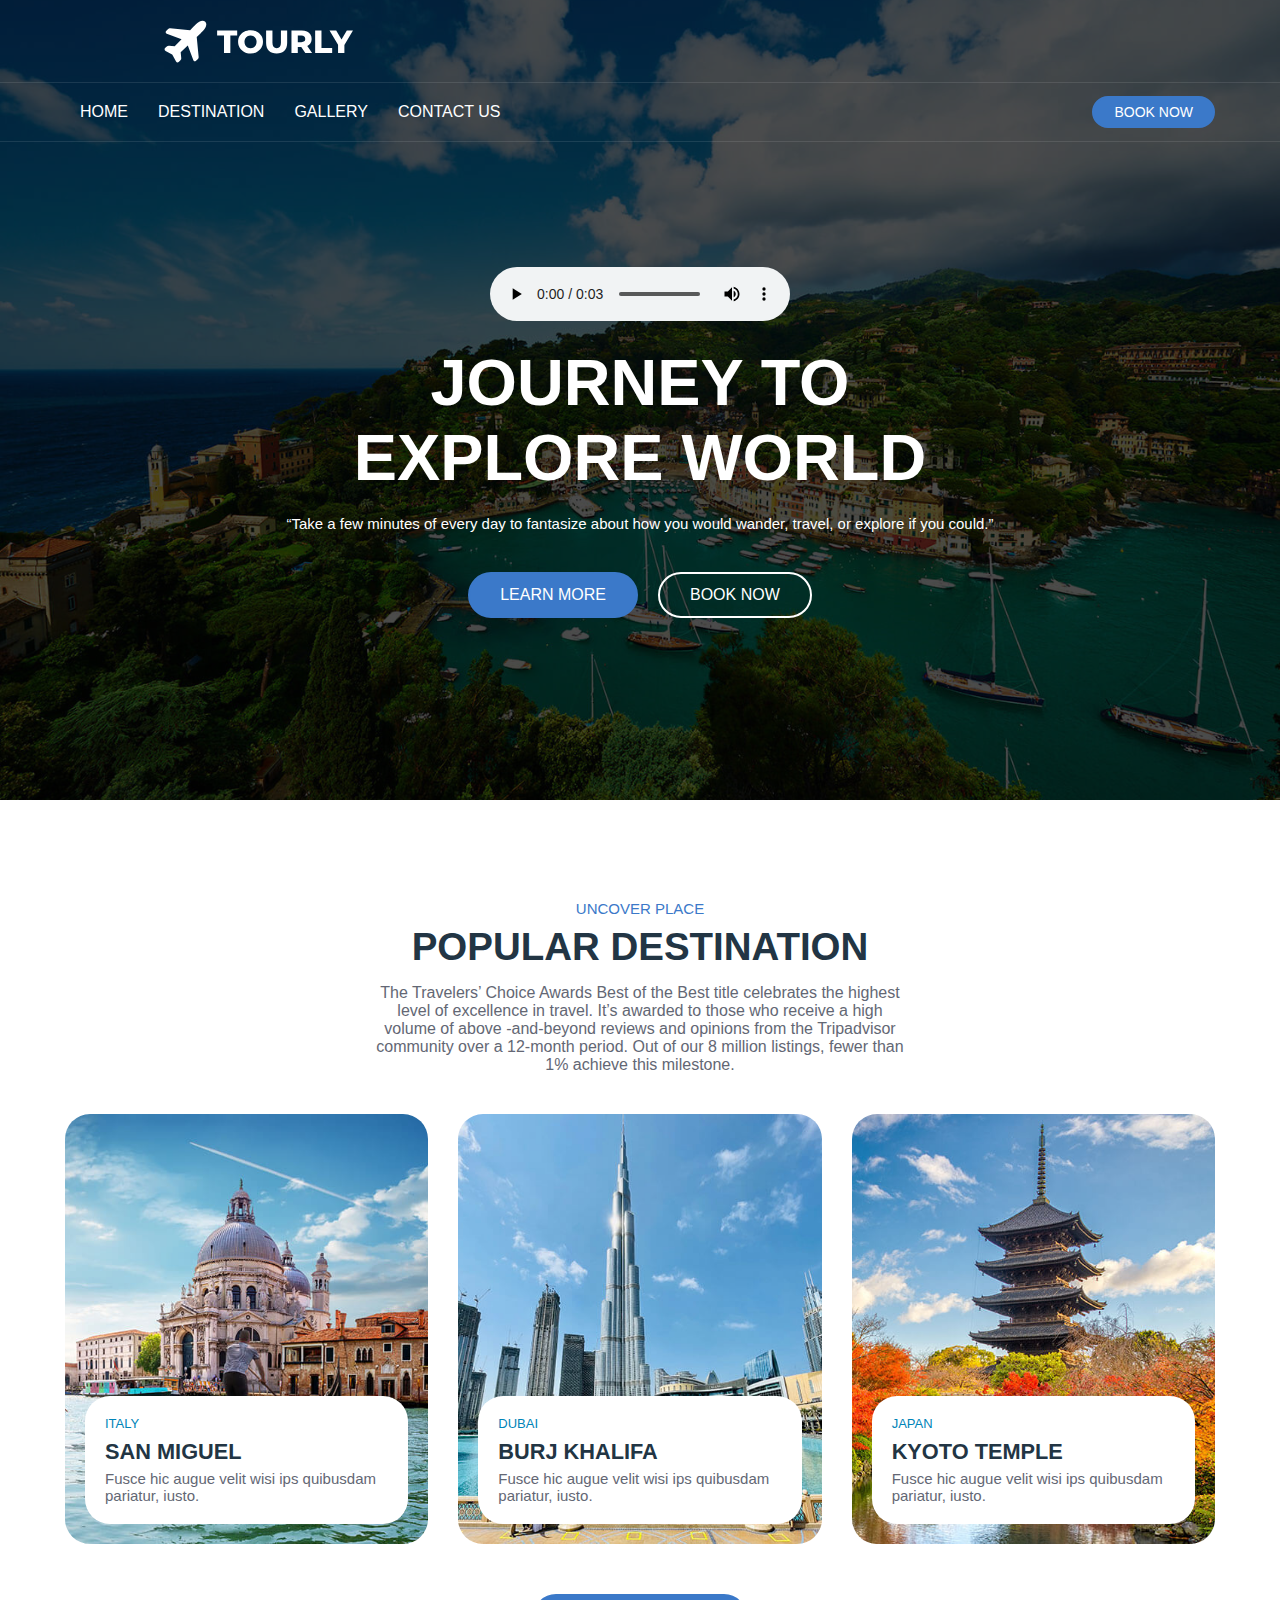
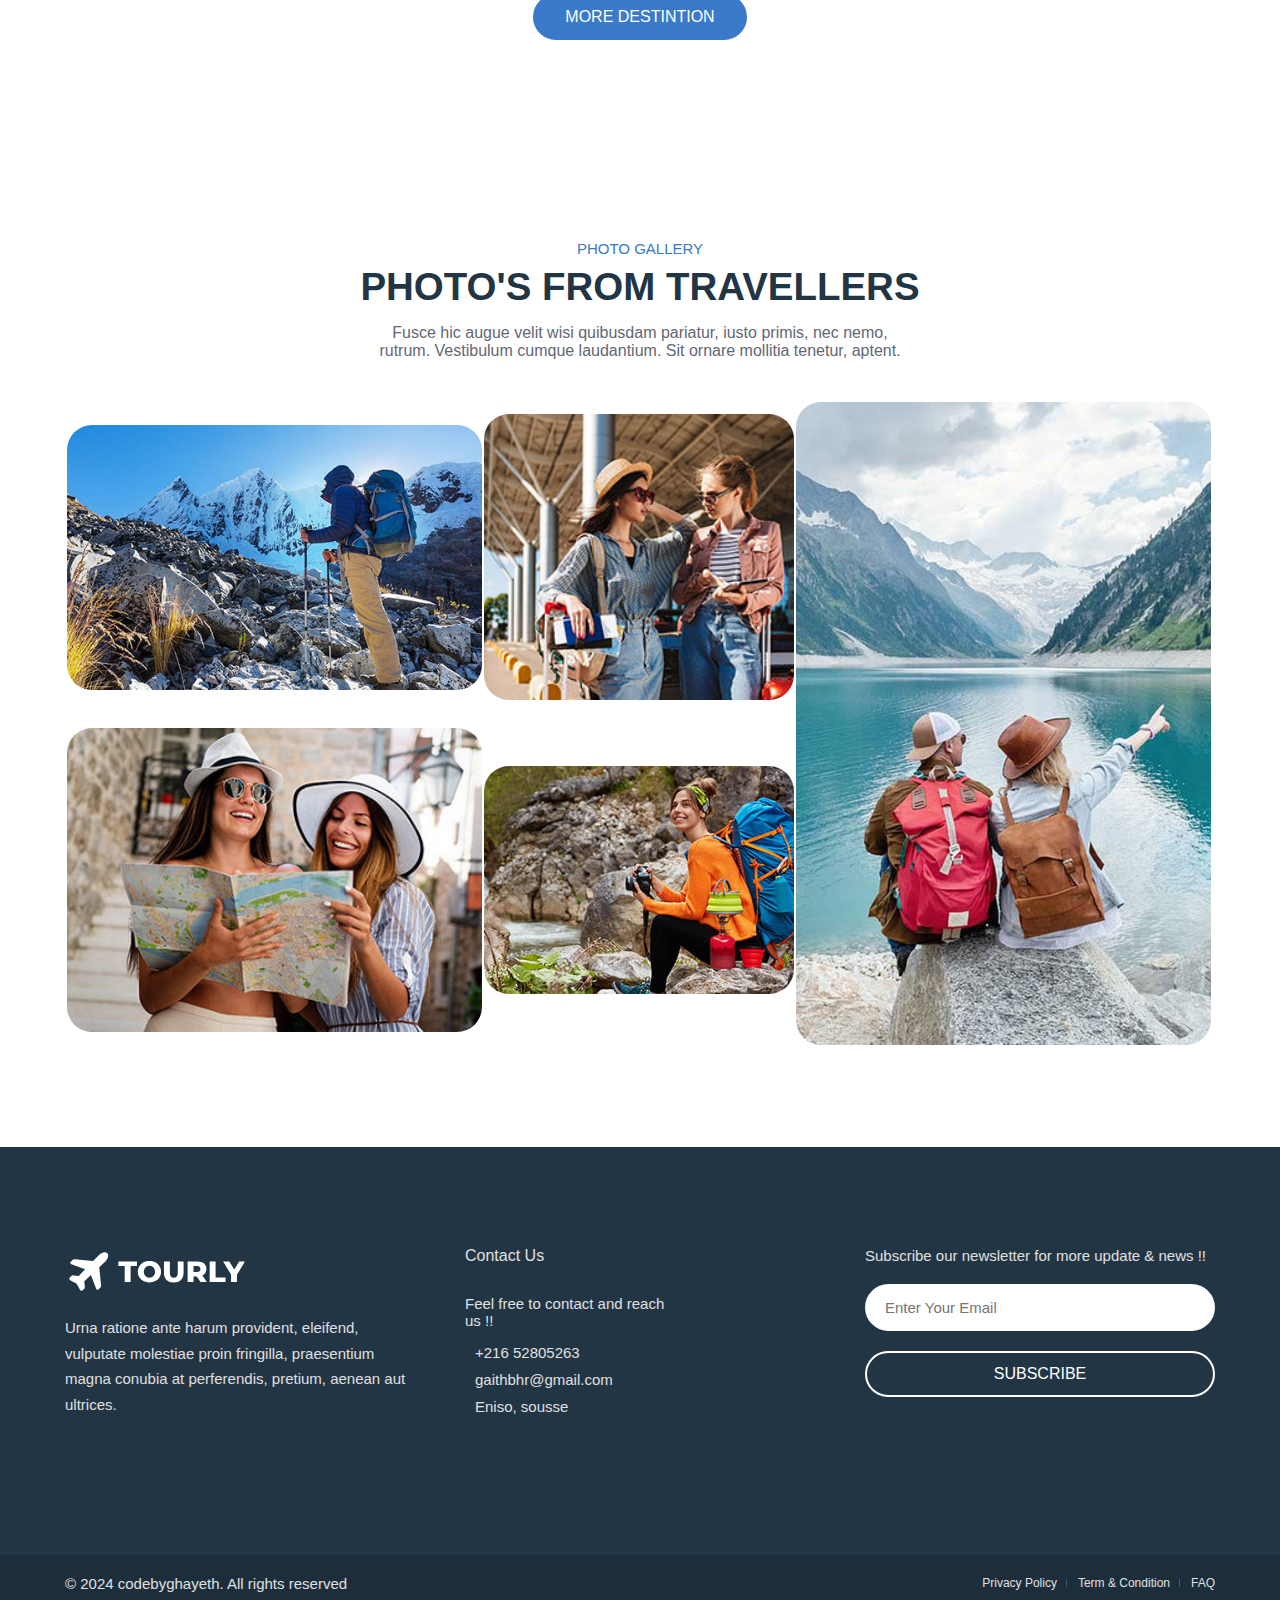
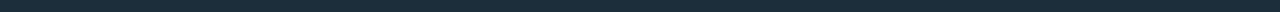
==== commit 51c948ad: "1" ====
--- a/index.html
+++ b/index.html
@@ -1,373 +1,328 @@
 <!DOCTYPE html>
 <html lang="en">
-
 <head>
   <meta charset="UTF-8">
   <meta http-equiv="X-UA-Compatible" content="IE=edge">
   <meta name="viewport" content="width=device-width, initial-scale=1.0">
   <title>Tourly</title>
   <link rel="stylesheet" href="./assets/css/style.css">
-
 </head>
-
 <body id="top">
-
   <!-- 
     - #HEADER
   -->
-
   <header class="header" data-header>
-
    
     <div class="header-top">
       <div class="container">
-
         <a href="#" class="logo">
           <img src="./assets/images/logo.svg" alt="Tourly logo">
         </a>
-
       </div>
     </div>
-
     <div class="header-bottom">
       <div class="container">
-
         
-
         <nav class="navbar" data-navbar>
-
           <ul class="navbar-list">
-
             <li>
               <a href="index.html" class="navbar-link" data-nav-link>home</a>
             </li>
 
-
             <li>
               <a href="#destination" class="navbar-link" data-nav-link>destination</a>
             </li>
-
             
-
             <li>
               <a href="#gallery" class="navbar-link" data-nav-link>gallery</a>
             </li>
-
             <li>
               <a href="#contact" class="navbar-link" data-nav-link>contact us</a>
             </li>
-
           </ul>
-          
         </nav>
-
         <button class="btn btn-primary">Book Now</button>
-
       </div>
     </div>
-
   </header>
-
-
-
-
-
+  <!-- 
+    - #MAIN
+  -->
   <main>
+    
     <article>
-
       <!-- 
         - #HERO
       -->
-
       <section class="hero" id="home">
         <div class="container">
-
+          <audio src="assets/audios/Welcome to Tourly di.mp3"  autoplay  controls style="margin-bottom: 20px;"></audio>
           <h2 class="h1 hero-title">Journey to explore world</h2>
-
           <p class="hero-text">
-            “Take a few minutes of every day to fantasize about how you would wander, travel, or explore if you could.”
-          </p>
-
+            “Take a few minutes of every day to fantasize about how you would wander, travel, 
+            or explore if you could.”
+          </p>
           <div class="btn-group">
             <button class="btn btn-primary">Learn more</button>
-
             <button class="btn btn-secondary">Book now</button>
           </div>
-
         </div>
       </section>
-
       <!-- 
         - #POPULAR
       -->
-
       <section class="popular" id="destination">
         <div class="container">
-
           <p class="section-subtitle">Uncover place</p>
-
           <h2 class="h2 section-title">Popular destination</h2>
-
           <p class="section-text">
-            The Travelers’ Choice Awards Best of the Best title celebrates the highest level of excellence in travel. It’s awarded to those who receive a high volume of above-and-beyond reviews and opinions from the Tripadvisor community over a 12-month period. Out of our 8 million listings, fewer than 1% achieve this milestone.
-          </p>
-
-          <ul class="popular-list">
-
+            The Travelers’ Choice Awards Best of the Best title celebrates the highest level
+             of excellence in travel. It’s awarded to those who receive a high volume of above
+             -and-beyond reviews and opinions from the Tripadvisor community over a 12-month period.
+              Out of our 8 million listings, fewer than 1% achieve this milestone.
+          </p>
+          <ul class="popular-list" id="popularList">
             <li>
               <div class="popular-card">
-
-                <a href="italy.html" class="card-img">
+                <a href="italy.html" class="card-img" onclick="return confirmRedirect('italy.html')">
                   <img src="./assets/images/popular-1.jpg" alt="San miguel, italy" loading="lazy">
                 </a>
-
                 <div class="card-content">
-
             
-
                   <p class="card-subtitle">
-                    <a href="italy.html">Italy</a>
-                  </p>
-
+                    <a href="italy.html" onclick="return confirmRedirect('italy.html')">Italy</a>
+                  </p>
                   <h3 class="h3 card-title">
                     <a href="#">San miguel</a>
                   </h3>
-
                   <p class="card-text">
                     Fusce hic augue velit wisi ips quibusdam pariatur, iusto.
                   </p>
-
                 </div>
-
               </div>
             </li>
-
             <li>
               <div class="popular-card">
-
                 <a href="Dubai.html" class="card-img">
-                  <img src="./assets/images/popular-2.jpg" alt="Burj khalifa, dubai" loading="lazy">
+                  <img src="./assets/images/popular-2.jpg" alt="Burj khalifa, dubai" loading="lazy" onclick="return confirmRedirect('Dubai.html')">
                 </a>
-
                 <div class="card-content">
-
                  
-
                   <p class="card-subtitle">
-                    <a href="Dubai.html">Dubai</a>
-                  </p>
-
+                    <a href="Dubai.html" onclick="return confirmRedirect('Dubai.html')">Dubai</a>
+                  </p>
                   <h3 class="h3 card-title">
                     <a href="#">Burj khalifa</a>
                   </h3>
-
                   <p class="card-text">
                     Fusce hic augue velit wisi ips quibusdam pariatur, iusto.
                   </p>
-
                 </div>
-
               </div>
             </li>
-
             <li>
               <div class="popular-card">
-
                 <a href="Japan.html" class="card-img">
-                  <img src="./assets/images/popular-3.jpg" alt="Kyoto temple, japan" loading="lazy">
+                  <img src="./assets/images/popular-3.jpg" alt="Kyoto temple, japan" loading="lazy" onclick="return confirmRedirect('Japan.html')">
                 </a>
-
                 <div class="card-content">
-
-                  
-
                   <p class="card-subtitle">
-                    <a href="#">Japan</a>
-                  </p>
-
+                    <a href="Japan.html" onclick="return confirmRedirect('Japan.html')">Japan</a>
+                  </p>
                   <h3 class="h3 card-title">
-                    <a href="Japan.html">Kyoto temple</a>
+                    <a href="#">Kyoto temple</a>
                   </h3>
-
                   <p class="card-text">
                     Fusce hic augue velit wisi ips quibusdam pariatur, iusto.
                   </p>
-
                 </div>
-
               </div>
             </li>
-
           </ul>
-
-          <button class="btn btn-primary">More destintion</button>
-
+          <button class="btn btn-primary" id="moreDestinationsBtn">More destintion</button>
         </div>
       </section>
-
       <!-- 
         - #GALLERY
       -->
-
       <section class="gallery" id="gallery">
         <div class="container">
-
           <p class="section-subtitle">Photo Gallery</p>
-
           <h2 class="h2 section-title">Photo's From Travellers</h2>
-
           <p class="section-text">
             Fusce hic augue velit wisi quibusdam pariatur, iusto primis, nec nemo, rutrum. Vestibulum cumque laudantium.
             Sit ornare
             mollitia tenetur, aptent.
           </p>
-
-          <ul class="gallery-list">
-
-            <li class="gallery-item">
-              <figure class="gallery-image">
-                <img src="./assets/images/gallery-1.jpg" alt="Gallery image">
-              </figure>
-            </li>
-
-            <li class="gallery-item">
-              <figure class="gallery-image">
-                <img src="./assets/images/gallery-2.jpg" alt="Gallery image">
-              </figure>
-            </li>
-
-            <li class="gallery-item">
-              <figure class="gallery-image">
-                <img src="./assets/images/gallery-3.jpg" alt="Gallery image">
-              </figure>
-            </li>
-
-            <li class="gallery-item">
-              <figure class="gallery-image">
-                <img src="./assets/images/gallery-4.jpg" alt="Gallery image">
-              </figure>
-            </li>
-
-            <li class="gallery-item">
-              <figure class="gallery-image">
-                <img src="./assets/images/gallery-5.jpg" alt="Gallery image">
-              </figure>
-            </li>
-
-          </ul>
-
+          <table class="gallery-table">
+            <tr>
+              <td>
+                <figure class="gallery-image">
+                  <img src="./assets/images/gallery-1.jpg" alt="Gallery image">
+                </figure>
+              </td>
+              <td>
+                <figure class="gallery-image">
+                  <img src="./assets/images/gallery-2.jpg" alt="Gallery image">
+                </figure>
+              </td>
+              <td rowspan="2">
+                <figure class="gallery-image">
+                  <img src="./assets/images/gallery-3.jpg" alt="Gallery image">
+                </figure>
+              </td>
+            </tr>
+            <tr>
+              <td>
+                <figure class="gallery-image">
+                  <img src="./assets/images/gallery-4.jpg" alt="Gallery image">
+                </figure>
+              </td>
+              <td>
+                <figure class="gallery-image">
+                  <img src="./assets/images/gallery-5.jpg" alt="Gallery image">
+                </figure>
+              </td>
+              <td>
+                <figure class="gallery-image">
+                  <!-- Place an empty cell if no image is present -->
+                </figure>
+              </td>
+            </tr>
+          </table>
         </div>
       </section>
-
     </article>
   </main>
-
   <!-- 
     - #FOOTER
   -->
-
   <footer class="footer">
-
     <div class="footer-top">
       <div class="container">
-
         <div class="footer-brand">
-
           <a href="#" class="logo">
             <img src="./assets/images/logo.svg" alt="Tourly logo">
           </a>
-
           <p class="footer-text">
             Urna ratione ante harum provident, eleifend, vulputate molestiae proin fringilla, praesentium magna conubia
             at
             perferendis, pretium, aenean aut ultrices.
           </p>
-
-        </div>
-
+        </div>
         <div class="footer-contact">
-
           <h4 class="contact-title" id="contact">Contact Us</h4>
-
           <p class="contact-text">
             Feel free to contact and reach us !!
           </p>
-
           <ul>
-
             <li class="contact-item">
               <ion-icon name="call-outline"></ion-icon>
-
               <a href="tel:+01123456790" class="contact-link">+216 52805263</a>
             </li>
-
             <li class="contact-item">
               <ion-icon name="mail-outline"></ion-icon>
-
               <a href="mailto:info.tourly.com" class="contact-link">gaithbhr@gmail.com</a>
             </li>
-
             <li class="contact-item">
               <ion-icon name="location-outline"></ion-icon>
-
               <address>Eniso, sousse</address>
             </li>
-
           </ul>
-
-        </div>
-
+        </div>
         <div class="footer-form">
-
           <p class="form-text">
             Subscribe our newsletter for more update & news !!
           </p>
-
           <form action="" class="form-wrapper">
             <input type="email" name="email" class="input-field" placeholder="Enter Your Email" required>
-
             <button type="submit" class="btn btn-secondary">Subscribe</button>
           </form>
-
-        </div>
-
+        </div>
       </div>
     </div>
-
     <div class="footer-bottom">
       <div class="container">
-
         <p class="copyright">
           &copy; 2024 <a href="">codebyghayeth</a>. All rights reserved
         </p>
-
         <ul class="footer-bottom-list">
-
           <li>
             <a href="#" class="footer-bottom-link">Privacy Policy</a>
           </li>
-
           <li>
             <a href="#" class="footer-bottom-link">Term & Condition</a>
           </li>
-
           <li>
             <a href="#" class="footer-bottom-link">FAQ</a>
           </li>
-
         </ul>
-
       </div>
     </div>
-
   </footer>
-
-
-
-
-
-
-
+  <script>
+
+    alert("Bienvenue sur mon site !");
+
+    function confirmRedirect(page) {
+        let result = confirm("Êtes-vous sûr de vouloir visiter " + page + " ?");
+        if (result) {
+            // Si l'utilisateur clique sur "OK", redirige vers la page
+            window.location.href = page;
+        }
+        // Si l'utilisateur clique sur "Annuler", la fonction retourne false pour empêcher la redirection
+        return false;
+    }
+    // Fonction pour ajouter de nouveaux éléments à la liste
+  function addMoreDestinations() {
+    const destinations = [
+      {
+        href: "spain.html",
+        imgSrc: "./assets/images/popular-4.jpg",
+        alt: "Madrid, Spain",
+        title: "Madrid",
+        description: "Discover the vibrant culture of Spain's capital."
+      },
+      {
+        href: "paris.html",
+        imgSrc: "./assets/images/popular-5.jpg",
+        alt: "Eiffel Tower, Paris",
+        title: "Paris",
+        description: "Explore the city of love and its landmarks."
+      }
+    ];
+
+    const ul = document.getElementById("popularList");
+
+    // Boucle pour ajouter chaque destination
+    destinations.forEach(destination => {
+      const li = document.createElement("li");
+      li.innerHTML = `
+        <div class="popular-card">
+          <a href="${destination.href}" class="card-img" onclick="return confirmRedirect('${destination.href}')">
+            <img src="${destination.imgSrc}" alt="${destination.alt}" loading="lazy">
+          </a>
+          <div class="card-content">
+            <p class="card-subtitle">
+              <a href="${destination.href}" onclick="return confirmRedirect('${destination.href}')">${destination.title}</a>
+            </p>
+            <h3 class="h3 card-title">
+              <a href="#">${destination.title}</a>
+            </h3>
+            <p class="card-text">
+              ${destination.description}
+            </p>
+          </div>
+        </div>
+      `;
+      ul.appendChild(li); // Ajoute le nouvel élément à la liste
+    });
+  }
+
+  // Ajoute un écouteur d'événement au bouton "More destinations"
+  document.getElementById("moreDestinationsBtn").addEventListener("click", addMoreDestinations);
+
+
+  </script>
 </body>
-
 </html>--- a/assets/css/style.css
+++ b/assets/css/style.css
@@ -1,25 +1,16 @@
 /*-----------------------------------*\
  * #style.css
 \*-----------------------------------*/
-
 /**
  * copyright 2022 codewithsadee
  */
-
-
-
-
-
 /*-----------------------------------*\
  * #CUSTOM PROPERTY
 \*-----------------------------------*/
-
 :root {
-
   /**
    * colors
    */
-
   --united-nations-blue: hsl(214, 56%, 58%);
   --bright-navy-blue: hsl(214, 57%, 51%);
   --spanish-gray: hsl(0, 0%, 60%);
@@ -34,14 +25,11 @@
   --black: hsl(0, 0%, 0%);
   --onyx: hsl(0, 0%, 25%);
   --jet: hsl(0, 0%, 20%);
-
   /**
    * typography
    */
-
   --ff-poppins: "Poppins", sans-serif;
   --ff-montserrat: "Montserrat", sans-serif;
-
   --fs-1: calc(20px + 3.5vw);
   --fs-2: calc(18px + 1.6vw);
   --fs-3: calc(16px + 0.45vw);
@@ -50,51 +38,34 @@
   --fs-6: 13px;
   --fs-7: 12px;
   --fs-8: 11px;
-
   --fw-500: 500;
   --fw-600: 600;
   --fw-700: 700;
   --fw-800: 800;
-
   /**
    * transition
    */
-
   --transition: 0.25s ease-in-out;
-
   /**
    * spacing
    */
-
   --section-padding: 60px;
-
   /**
    * border-radius
    */
-
   --radius-15: 15px;
   --radius-25: 25px;
-
-}
-
-
-
-
-
+}
 /*-----------------------------------*\
  * #RESET
 \*-----------------------------------*/
-
 *, *::before, *::after {
   margin: 0;
   padding: 0;
   box-sizing: border-box;
 }
-
 li { list-style: none; }
-
 a { text-decoration: none; }
-
 a,
 img,
 span,
@@ -102,37 +73,24 @@
 label,
 button,
 ion-icon { display: block; }
-
 input,
 button {
   background: none;
   border: none;
   font: inherit;
 }
-
 button { cursor: pointer; }
-
 input { width: 100%; }
-
 ion-icon { pointer-events: none; }
-
 html {
   font-family: var(--ff-poppins);
   scroll-behavior: smooth;
 }
-
 body { background: var(--white); }
-
-
-
-
-
 /*-----------------------------------*\
  * #REUSED STYLE
 \*-----------------------------------*/
-
 .container { padding-inline: 15px; }
-
 .btn {
   color: var(--white);
   text-transform: uppercase;
@@ -142,21 +100,16 @@
   border: var(--border-width, 2px) solid transparent;
   transition: var(--transition);
 }
-
 .btn-primary {
   background: var(--bright-navy-blue);
   border-color: var(--bright-navy-blue);
 }
-
 .btn-primary:is(:hover, :focus) {
   background: var(--yale-blue);
   border-color: var(--yale-blue);
 }
-
 .btn-secondary { border-color: var(--white); }
-
 .btn-secondary:is(:hover, :focus) { background: hsla(0, 0%, 100%, 0.1); }
-
 .h1,
 .h2,
 .h3 {
@@ -164,22 +117,17 @@
   font-family: var(--ff-montserrat);
   text-transform: uppercase;
 }
-
 .h1 {
   color: var(--white);
   font-size: var(--fs-1);
 }
-
 .h2,
 .h3 { color: var(--gunmetal); }
-
 .h2 { font-size: var(--fs-2); }
-
 .h3 {
   font-size: var(--fs-3);
   font-weight: var(--fw-700);
 }
-
 .section-subtitle {
   color: var(--bright-navy-blue);
   font-size: var(--fs-5);
@@ -187,27 +135,18 @@
   font-family: var(--ff-montserrat);
   margin-bottom: 8px;
 }
-
 .section-title { margin-bottom: 15px; }
-
 .section-text {
   color: var(--black-coral);
   margin-bottom: 30px;
 }
-
 .card-text {
   color: var(--black-coral);
   font-size: var(--fs-5);
 }
-
-
-
-
-
 /*-----------------------------------*\
  * #HEADER
 \*-----------------------------------*/
-
 .header {
   position: absolute;
   top: 0;
@@ -216,7 +155,6 @@
   padding-top: 61px;
   z-index: 4;
 }
-
 .header-top {
   position: absolute;
   top: 0;
@@ -227,52 +165,22 @@
   padding-block: 15px;
   z-index: 1;
 }
-
-
-
 .header-top .container {
   display: grid;
   grid-template-columns: repeat(3, 1fr);
   justify-items: flex-start;
   align-items: center;
 }
-
-
-
 .header-top .logo { margin-inline: auto; }
-
 .header-top .logo img { max-width: 100px; }
-
-
-
 .header-bottom { border-bottom: 1px solid hsla(0, 0%, 100%, 0.1); }
-
 .header-bottom .container {
   display: flex;
   justify-content: space-between;
   align-items: center;
   padding-block: 15px;
 }
-
-.social-list {
-  display: flex;
-  align-items: center;
-  gap: 5px;
-}
-
-.social-link {
-  color: var(--white);
-  padding: 8px;
-  border: 1px solid hsla(0, 0%, 100%, 0.3);
-  border-radius: 50%;
-  font-size: 15px;
-  transition: var(--transition);
-}
-
-.social-link:is(:hover, :focus) { background: hsla(0, 0%, 100%, 0.2); }
-
 .header .btn { --padding: 4px 20px; }
-
 .header .navbar {
   position: fixed;
   top: 0;
@@ -286,20 +194,8 @@
   transition: 0.15s ease-in;
   z-index: 3;
 }
-
-.navbar.active {
-  right: 0;
-  visibility: visible;
-  pointer-events: all;
-  transition: 0.25s ease-out;
-}
-
-
-
 .navbar-list { border-top: 1px solid hsla(0, 0%, 0%, 0.1); }
-
 .navbar-list li { border-bottom: 1px solid hsla(0, 0%, 0%, 0.1); }
-
 .navbar-link {
   padding: 15px 20px;
   color: var(--jet);
@@ -308,17 +204,10 @@
   transition: var(--transition);
   text-transform: capitalize;
 }
-
 .navbar-link:is(:hover, :focus) { color: var(--bright-navy-blue); }
-
-
-
-
-
 /*-----------------------------------*\
  * #HERO
 \*-----------------------------------*/
-
 .hero {
   background-image: url("../images/hero-banner.jpg");
   background-repeat: no-repeat;
@@ -332,15 +221,12 @@
   text-align: center;
   padding-top: 125px;
 }
-
 .hero-title { margin-bottom: 20px; }
-
 .hero-text {
   color: var(--white);
   font-size: var(--fs-5);
   margin-bottom: 40px;
 }
-
 .btn-group {
   display: flex;
   flex-wrap: wrap;
@@ -348,41 +234,24 @@
   align-items: center;
   gap: 10px;
 }
-
-
-
-
-
-
-
-
-
-
-
 /*-----------------------------------*\
  * #POPULAR
 \*-----------------------------------*/
-
 .popular { padding-block: var(--section-padding); }
-
 .popular-list,
 .popular-list > li:not(:last-child) { margin-bottom: 30px; }
-
 .popular-card {
   position: relative;
   overflow: hidden;
   border-radius: var(--radius-25);
   height: 430px;
 }
-
 .popular-card .card-img { height: 100%; }
-
 .popular-card .card-img img {
   width: 100%;
   height: 100%;
   object-fit: cover;
 }
-
 .popular-card .card-content {
   position: absolute;
   bottom: 20px;
@@ -392,60 +261,38 @@
   border-radius: var(--radius-25);
   padding: 20px;
 }
-
-
-
 .popular-card .card-subtitle {
   color: var(--blue-ncs);
   font-size: var(--fs-6);
   text-transform: uppercase;
   margin-bottom: 8px;
 }
-
 .popular-card .card-title { margin-bottom: 5px; }
-
 .popular-card :is(.card-subtitle, .card-title) > a { color: inherit; }
-
 .popular .btn { margin-inline: auto; }
-
-
-
-
-
 /*-----------------------------------*\
  * #PACKAGE
 \*-----------------------------------*/
-
 .package { padding-block: var(--section-padding); }
-
 .package-list { margin-bottom: 40px; }
-
 .package-list > li:not(:last-child) { margin-bottom: 30px; }
-
 .package-card {
   background: var(--cultured);
   overflow: hidden;
   border-radius: 15px;
 }
-
 .package-card .card-banner { height: 250px; }
-
-
 .package-card .card-banner video {
   width: 100%;
   height: 100%;
   object-fit: cover;
 }
-
 .package-card .card-content { padding: 30px 20px; }
-
 .package-card .card-title { margin-bottom: 15px; }
-
 .package-card .card-text {
   line-height: 1.6;
   margin-bottom: 20px;
 }
-
 .card-meta-list {
   background: var(--white);
   max-width: max-content;
@@ -457,9 +304,7 @@
   box-shadow: 0 0 5px hsla(0, 0%, 0%, 0.15);
   border-radius: 50px;
 }
-
 .card-meta-item { position: relative; }
-
 .card-meta-item:not(:last-child)::after {
   content: "";
   position: absolute;
@@ -469,7 +314,6 @@
   width: 1px;
   background: hsla(0, 0%, 0%, 0.3);
 }
-
 .meta-box {
   display: flex;
   justify-content: center;
@@ -479,19 +323,16 @@
   color: var(--black-coral);
   font-size: var(--fs-8);
 }
-
 .meta-box > ion-icon {
   color: var(--bright-navy-blue);
   font-size: 13px;
 }
-
 .package-card .card-price {
   background: var(--united-nations-blue);
   color: var(--white);
   padding: 25px 20px;
   text-align: center;
 }
-
 .package-card .card-price .wrapper {
   display: flex;
   flex-wrap: wrap;
@@ -500,9 +341,7 @@
   gap: 5px 15px;
   margin-bottom: 10px;
 }
-
 .package-card .card-price .reviews { font-size: var(--fs-5); }
-
 .package-card .card-rating {
   display: flex;
   justify-content: center;
@@ -510,96 +349,66 @@
   gap: 1px;
   font-size: 14px;
 }
-
 .package-card .card-rating ion-icon:last-child { color: hsl(0, 0%, 80%); }
-
 .package-card .price {
   font-size: var(--fs-2);
   font-family: var(--ff-montserrat);
   font-weight: var(--fw-800);
   margin-bottom: 20px;
 }
-
 .package-card .price span {
   font-size: var(--fs-7);
   font-weight: initial;
 }
-
 .package .btn { margin-inline: auto; }
-
-
-
-
-
 /*-----------------------------------*\
  * #GALLERY
 \*-----------------------------------*/
-
 .gallery { padding-block: var(--section-padding); }
-
 .gallery-list {
   display: grid;
   grid-template-columns: 1fr 1fr;
   gap: 10px;
 }
-
 .gallery-image {
   width: 100%;
   height: 100%;
   border-radius: var(--radius-15);
   overflow: hidden;
 }
-
 .gallery-item:nth-child(3) { grid-area: 1 / 2 / 3 / 3; }
-
 .gallery-image img {
   width: 100%;
   height: 100%;
   object-fit: cover;
 }
-
-
-
-
-
-
 /*-----------------------------------*\
  * #FOOTER
 \*-----------------------------------*/
-
 .footer-top {
   background: var(--gunmetal);
   padding-block: var(--section-padding);
   color: var(--gainsboro);
 }
-
 .footer-brand { margin-bottom: 30px; }
-
 .footer-brand img { width: 180px; }
-
 .footer-brand .logo { margin-bottom: 20px; }
-
 .footer-text {
   font-size: var(--fs-5);
   line-height: 1.7;
 }
-
 .footer-contact { margin-bottom: 30px; }
-
 .contact-title {
   position: relative;
   font-family: var(--ff-montserrat);
   font-weight: var(--fw-500);
   margin-bottom: 30px;
 }
-
-
 .contact-text {
   font-size: var(--fs-5);
   margin-bottom: 15px;
   max-width: 200px;
 }
-
 .contact-item {
   display: flex;
   justify-content: flex-start;
@@ -607,23 +416,18 @@
   gap: 10px;
   margin-bottom: 10px;
 }
-
 .contact-item ion-icon { --ionicon-stroke-width: 40px; }
-
 .contact-link,
 address {
   font-style: normal;
   color: var(--gainsboro);
   font-size: var(--fs-5);
 }
-
 .contact-link:is(:hover, :focus) { color: var(--white); }
-
 .form-text {
   font-size: var(--fs-5);
   margin-bottom: 20px;
 }
-
 .footer-form .input-field {
   background: var(--white);
   font-size: var(--fs-5);
@@ -631,38 +435,30 @@
   border-radius: 100px;
   margin-bottom: 10px;
 }
-
 .footer-form .btn { width: 100%; }
-
 .footer-bottom {
   --gunmetal: hsl(205, 36%, 17%);
   background: var(--gunmetal);
   padding-block: 20px;
   text-align: center;
 }
-
 .copyright {
   color: var(--gainsboro);
   font-size: var(--fs-5);
   margin-bottom: 10px;
 }
-
 .copyright a {
   color: inherit;
   display: inline-block;
 }
-
 .copyright a:is(:hover, :focus) { color: var(--white); }
-
 .footer-bottom-list {
   display: flex;
   align-items: center;
   justify-content: center;
   gap: 21px;
 }
-
 .footer-bottom-list > li { position: relative; }
-
 .footer-bottom-list > li:not(:last-child)::after {
   content: "";
   position: absolute;
@@ -672,339 +468,202 @@
   width: 1px;
   background: hsla(0, 0%, 100%, 0.2);
 }
-
 .footer-bottom-link {
   color: var(--gainsboro);
   font-size: var(--fs-7);
   transition: var(--transition);
 }
-
 .footer-bottom-link:is(:hover, :focus) { color: var(--white); }
-
 /*-----------------------------------*\
  * #TOUR SEARCH
 \*-----------------------------------*/
-
 .tour-search {
   background: var(--bright-navy-blue);
   padding-block: var(--section-padding);
 }
-
 .tour-search-form .input-label {
   color: var(--white);
   font-size: var(--fs-4);
   margin-left: 20px;
   margin-bottom: 10px;
 }
-
 .tour-search-form .input-field {
   background: var(--white);
   padding: 10px 15px;
   font-size: var(--fs-5);
   border-radius: 50px;
 }
-
 .tour-search-form .input-field::placeholder { color: var(--spanish-gray); }
-
 .tour-search-form .input-field::-webkit-datetime-edit {
   color: var(--spanish-gray);
   text-transform: uppercase;
 }
-
 .tour-search-form .input-wrapper { margin-bottom: 15px; }
-
 .tour-search .btn {
   width: 100%;
   --border-width: 1px;
   font-weight: var(--fw-600);
   margin-top: 35px;
 }
-
-
-
-
-
-
-
-
-
-
-
-
-
-
-
 /*-----------------------------------*\
  * #MEDIA QUERIES
 \*-----------------------------------*/
-
 /**
  * responsive for larger than 580px screen
  */
-
 @media (min-width: 580px) {
-
   /**
    * REUSED STYLE
    */
-
   .container {
     max-width: 580px;
     margin-inline: auto;
   }
-
   .btn {
     --fs-5: 16px;
     --padding: 12px 30px;
   }
-
   section:not(.cta) :is(.section-subtitle, .section-title, .section-text) {
     text-align: center;
   }
-
   .section-text { margin-bottom: 40px; }
-
   .card-text { --fs-5: 15px; }
-
-
-
   /**
    * HEADER
    */
-
   .header { padding-top: 83px; }
-
   
-
   .header-top .logo img { max-width: unset; }
-
-
-
   .header .btn {
     --fs-5: 14px;
     --padding: 6px 20px;
   }
-
-
-
   /**
    * HERO
    */
-
   .hero {
     min-height: 800px;
     padding-top: 85px;
   }
-
   .hero-text { --fs-5: 15px; }
-
   .btn-group { gap: 20px; }
-
-
-
  
-
-
-
   /**
    * POPULAR
    */
-
   .popular-card .card-content { right: auto; }
-
-
-
   /**
    * FOOTER
    */
-
   .footer .container {
     display: grid;
     grid-template-columns: 1fr 1fr;
     gap: 30px;
   }
-
   .footer-form { grid-column: span 2; }
-
   .footer-bottom { text-align: left; }
-
   .copyright { margin-bottom: 0; }
-
   .footer-bottom-list { justify-content: flex-end; }
-
-}
-
-
-
-
-
+}
 /**
  * responsive for larger than 768px screen
  */
-
 @media (min-width: 768px) {
-
   /**
    * CUSTOM PROPERTY
    */
-
   :root {
-
     /**
      * typography
      */
-
     --fs-5: 15px;
-
-  }
-
-
-
+  }
   /**
    * REUSED STYLE
    */
-
   .container { max-width: 800px; }
-
   .section-text {
     max-width: 60ch;
     margin-inline: auto;
   }
-
-
-
   /**
    * HEADER
    */
-
-
  
-
   .social-list { gap: 10px; }
-
-
-
   /**
    * POPULAR
    */
-
   .popular-list {
     display: grid;
     grid-template-columns: 1fr 1fr;
     gap: 30px;
     margin-bottom: 50px;
   }
-
   .popular-list > li:not(:last-child) { margin-bottom: 0; }
-
   .popular-card .card-content { right: 20px; }
-
-
-
   /**
    * PACKAGE
    */
-
   .package-list { margin-bottom: 50px; }
-
   .package-list > li:not(:last-child) { margin-bottom: 40px; }
-
   .package-card {
     display: grid;
     grid-template-columns: 1.3fr 1.5fr 1fr;
   }
-
   .package-card .card-banner { height: 100%; }
-
   .package-card .card-content { padding: 40px; }
-
   .package-card .card-price {
     display: grid;
     place-content: center;
   }
-
   .package-card .card-price .wrapper { margin-bottom: 15px; }
-
-
-
   /**
    * GALLERY
    */
-
   .gallery { padding-bottom: calc(var(--section-padding * 2)); }
-
   .gallery-list {
     grid-template-columns: repeat(3, 1fr);
     gap: 20px;
   }
-
   .gallery-image { border-radius: var(--radius-25); }
-
-
-
-
-
-
-
   /**
    * FOOTER
    */
-
   .form-wrapper {
     display: flex;
     justify-content: flex-start;
     align-items: center;
     gap: 20px;
   }
-
   .footer-form .input-field { margin-bottom: 0; }
-
   .footer-form .btn { width: max-content; }
-
-}
-
-
-
-
-
+}
 /**
  * responsive for larger than 992px screen
  */
-
 @media (min-width: 992px) {
-
   /**
    * REUSED STYLE
    */
-
   .container { max-width: 1050px; }
-
-
-
   /**
    * HEADER
    */
-
   .header.active .header-top {
     position: unset;
     background: unset;
   }
-
   
-
   .header-bottom .container { padding-block: 0; }
-
   .header .navbar { all: unset; }
-
   .navbar-list {
     border-top: none;
     display: flex;
     justify-content: center;
     align-items: center;
   }
-
   .navbar-list li { border-bottom: none; }
-
   .navbar-link {
     color: var(--white);
     --fs-4: 16px;
@@ -1012,90 +671,46 @@
     text-transform: uppercase;
     padding: 20px 15px;
   }
-
-
-
-
   /**
    * HERO
    */
-
   .hero .container { max-width: 740px; }
-
-
-
   
-
-
   /**
    * POPULAR
    */
-
   .popular-list { grid-template-columns: repeat(3, 1fr); }
-
-
-
   /**
    * PACKAGE
    */
-
   .meta-box { --fs-8: 13px; }
-
   .meta-box > ion-icon { font-size: 15px; }
-
-
-
-
-
-
-
   /**
    * FOOTER
    */
-
   .footer-top .container {
     grid-template-columns: repeat(3, 1fr);
     gap: 50px;
   }
-
   .footer-form { grid-column: unset; }
-
   .form-wrapper { flex-direction: column; }
-
   .footer-form .btn { width: 100%; }
-
-}
-
-
-
-
-
+}
 /**
  * responsive for larger than 1200px screen
  */
-
 @media (min-width: 1200px) {
-
   /**
    * CUSTOM PROPERTY
    */
-
   :root {
-
     /**
      * spacing
      */
-
     --section-padding: 100px;
-
-  }
-
-
-
+  }
   /**
    * REUSED STYLE
    */
-
   .container { max-width: 1180px; }
-
 }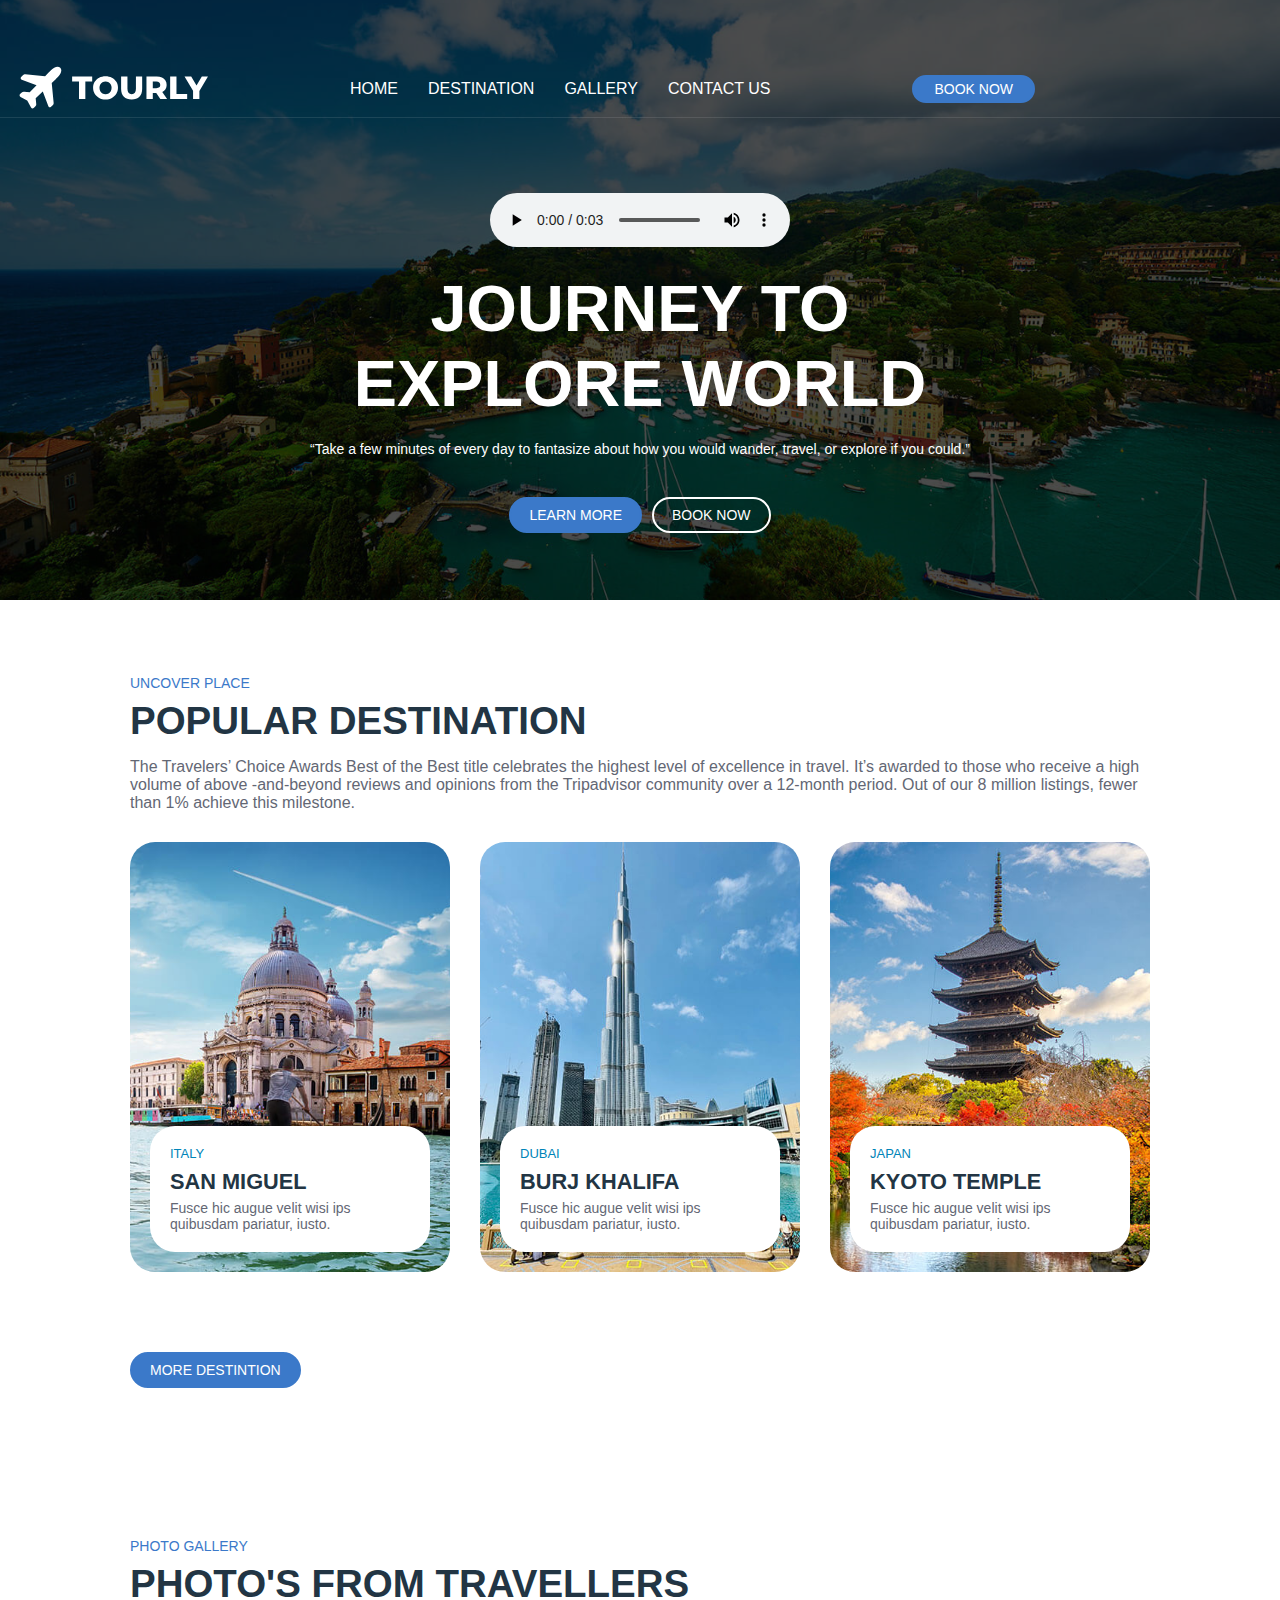
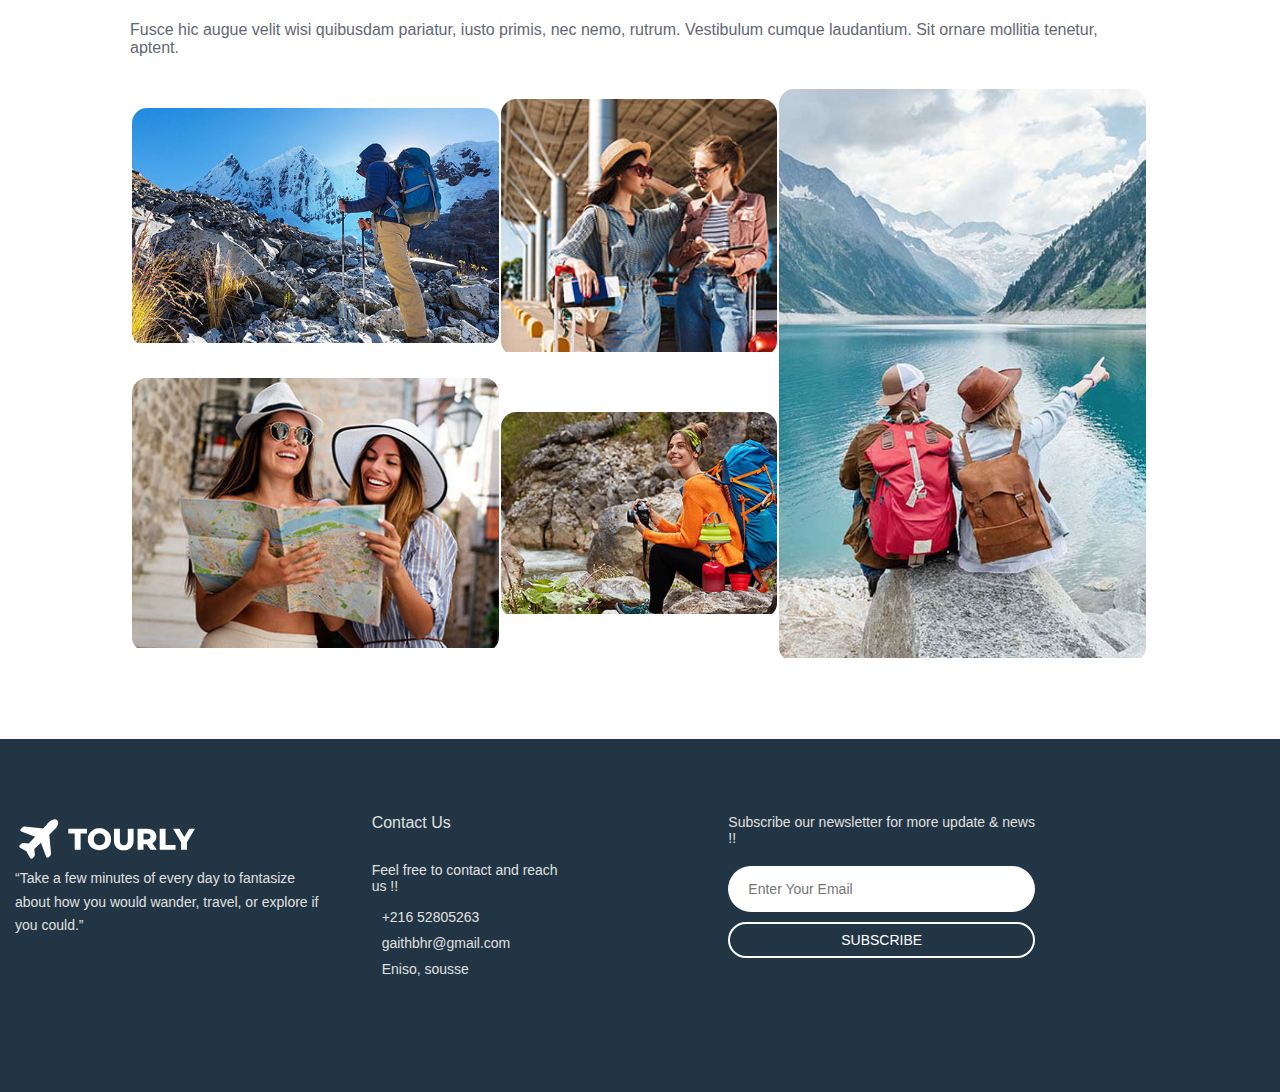
==== commit 337d069d: "1" ====
--- a/index.html
+++ b/index.html
@@ -7,24 +7,16 @@
   <title>Tourly</title>
   <link rel="stylesheet" href="./assets/css/style.css">
 </head>
-<body id="top">
-  <!-- 
-    - #HEADER
-  -->
+<body >
+
   <header class="header" data-header>
-   
-    <div class="header-top">
+    <div class="header-bottom">
       <div class="container">
         <a href="#" class="logo">
           <img src="./assets/images/logo.svg" alt="Tourly logo">
         </a>
-      </div>
-    </div>
-    <div class="header-bottom">
-      <div class="container">
-        
         <nav class="navbar" data-navbar>
-          <ul class="navbar-list">
+          <ol class="navbar-list">
             <li>
               <a href="index.html" class="navbar-link" data-nav-link>home</a>
             </li>
@@ -39,24 +31,19 @@
             <li>
               <a href="#contact" class="navbar-link" data-nav-link>contact us</a>
             </li>
-          </ul>
+          </ol>
         </nav>
         <button class="btn btn-primary">Book Now</button>
       </div>
     </div>
   </header>
-  <!-- 
-    - #MAIN
-  -->
-  <main>
-    
+
+  <main> 
     <article>
-      <!-- 
-        - #HERO
-      -->
+   
       <section class="hero" id="home">
         <div class="container">
-          <audio src="assets/audios/Welcome to Tourly di.mp3"  autoplay  controls style="margin-bottom: 20px;"></audio>
+          <audio src="assets/audios/Welcome to Tourly di.mp3"  autoplay controls   style="margin-bottom: 20px;"></audio>
           <h2 class="h1 hero-title">Journey to explore world</h2>
           <p class="hero-text">
             “Take a few minutes of every day to fantasize about how you would wander, travel, 
@@ -68,9 +55,7 @@
           </div>
         </div>
       </section>
-      <!-- 
-        - #POPULAR
-      -->
+   
       <section class="popular" id="destination">
         <div class="container">
           <p class="section-subtitle">Uncover place</p>
@@ -142,9 +127,7 @@
           <button class="btn btn-primary" id="moreDestinationsBtn">More destintion</button>
         </div>
       </section>
-      <!-- 
-        - #GALLERY
-      -->
+    
       <section class="gallery" id="gallery">
         <div class="container">
           <p class="section-subtitle">Photo Gallery</p>
@@ -194,9 +177,7 @@
       </section>
     </article>
   </main>
-  <!-- 
-    - #FOOTER
-  -->
+
   <footer class="footer">
     <div class="footer-top">
       <div class="container">
@@ -205,9 +186,7 @@
             <img src="./assets/images/logo.svg" alt="Tourly logo">
           </a>
           <p class="footer-text">
-            Urna ratione ante harum provident, eleifend, vulputate molestiae proin fringilla, praesentium magna conubia
-            at
-            perferendis, pretium, aenean aut ultrices.
+            “Take a few minutes of every day to fantasize about how you would wander, travel, or explore if you could.”
           </p>
         </div>
         <div class="footer-contact">
@@ -241,47 +220,32 @@
         </div>
       </div>
     </div>
-    <div class="footer-bottom">
-      <div class="container">
-        <p class="copyright">
-          &copy; 2024 <a href="">codebyghayeth</a>. All rights reserved
-        </p>
-        <ul class="footer-bottom-list">
-          <li>
-            <a href="#" class="footer-bottom-link">Privacy Policy</a>
-          </li>
-          <li>
-            <a href="#" class="footer-bottom-link">Term & Condition</a>
-          </li>
-          <li>
-            <a href="#" class="footer-bottom-link">FAQ</a>
-          </li>
-        </ul>
-      </div>
-    </div>
+   
   </footer>
+
   <script>
-
-    alert("Bienvenue sur mon site !");
+      alert("Bienvenue sur mon site !");
+
+    
+
 
     function confirmRedirect(page) {
         let result = confirm("Êtes-vous sûr de vouloir visiter " + page + " ?");
         if (result) {
-            // Si l'utilisateur clique sur "OK", redirige vers la page
+            
             window.location.href = page;
         }
-        // Si l'utilisateur clique sur "Annuler", la fonction retourne false pour empêcher la redirection
+        
         return false;
     }
-    // Fonction pour ajouter de nouveaux éléments à la liste
   function addMoreDestinations() {
     const destinations = [
       {
         href: "spain.html",
         imgSrc: "./assets/images/popular-4.jpg",
-        alt: "Madrid, Spain",
-        title: "Madrid",
-        description: "Discover the vibrant culture of Spain's capital."
+        alt: "Barcelone, Spain",
+        title: "Barcelone",
+        description: "Discover the vibrant culture of Spain's catalan."
       },
       {
         href: "paris.html",
@@ -289,12 +253,17 @@
         alt: "Eiffel Tower, Paris",
         title: "Paris",
         description: "Explore the city of love and its landmarks."
+      },{
+        href: "sidiBousaid.html",
+        imgSrc: "./assets/images/popular-6.jpg",
+        alt: "Sidi Bou Said, Tunis",
+        title: "Tunis", 
+        description: "Explore the city of love and its landmarks."
       }
     ];
 
     const ul = document.getElementById("popularList");
 
-    // Boucle pour ajouter chaque destination
     destinations.forEach(destination => {
       const li = document.createElement("li");
       li.innerHTML = `
@@ -315,14 +284,14 @@
           </div>
         </div>
       `;
-      ul.appendChild(li); // Ajoute le nouvel élément à la liste
+      ul.appendChild(li); 
     });
   }
 
-  // Ajoute un écouteur d'événement au bouton "More destinations"
   document.getElementById("moreDestinationsBtn").addEventListener("click", addMoreDestinations);
 
 
   </script>
+
 </body>
 </html>--- a/assets/css/style.css
+++ b/assets/css/style.css
@@ -1,16 +1,7 @@
-/*-----------------------------------*\
- * #style.css
-\*-----------------------------------*/
-/**
- * copyright 2022 codewithsadee
- */
-/*-----------------------------------*\
- * #CUSTOM PROPERTY
-\*-----------------------------------*/
+.container { max-width: 1050px; }
+
 :root {
-  /**
-   * colors
-   */
+
   --united-nations-blue: hsl(214, 56%, 58%);
   --bright-navy-blue: hsl(214, 57%, 51%);
   --spanish-gray: hsl(0, 0%, 60%);
@@ -25,9 +16,7 @@
   --black: hsl(0, 0%, 0%);
   --onyx: hsl(0, 0%, 25%);
   --jet: hsl(0, 0%, 20%);
-  /**
-   * typography
-   */
+ 
   --ff-poppins: "Poppins", sans-serif;
   --ff-montserrat: "Montserrat", sans-serif;
   --fs-1: calc(20px + 3.5vw);
@@ -42,23 +31,13 @@
   --fw-600: 600;
   --fw-700: 700;
   --fw-800: 800;
-  /**
-   * transition
-   */
-  --transition: 0.25s ease-in-out;
-  /**
-   * spacing
-   */
+
   --section-padding: 60px;
-  /**
-   * border-radius
-   */
+
   --radius-15: 15px;
   --radius-25: 25px;
 }
-/*-----------------------------------*\
- * #RESET
-\*-----------------------------------*/
+
 *, *::before, *::after {
   margin: 0;
   padding: 0;
@@ -66,13 +45,7 @@
 }
 li { list-style: none; }
 a { text-decoration: none; }
-a,
-img,
-span,
-input,
-label,
-button,
-ion-icon { display: block; }
+
 input,
 button {
   background: none;
@@ -81,16 +54,14 @@
 }
 button { cursor: pointer; }
 input { width: 100%; }
-ion-icon { pointer-events: none; }
 html {
   font-family: var(--ff-poppins);
   scroll-behavior: smooth;
 }
 body { background: var(--white); }
-/*-----------------------------------*\
- * #REUSED STYLE
-\*-----------------------------------*/
-.container { padding-inline: 15px; }
+
+
+.container { padding: 15px; }
 .btn {
   color: var(--white);
   text-transform: uppercase;
@@ -144,9 +115,8 @@
   color: var(--black-coral);
   font-size: var(--fs-5);
 }
-/*-----------------------------------*\
- * #HEADER
-\*-----------------------------------*/
+
+
 .header {
   position: absolute;
   top: 0;
@@ -155,6 +125,26 @@
   padding-top: 61px;
   z-index: 4;
 }
+
+.navbar-list {
+  border-top: none;
+  display: flex;
+  justify-content: center;
+  align-items: center;
+}
+
+.navbar-list li { border-bottom: none; }
+.navbar-link {
+  text-transform: uppercase;
+  padding: 20px 15px;
+  font-size: var(--fs-4);
+  text-transform: capitalize;
+  color: var(--white);
+  --fs-4: 16px;
+  text-transform: uppercase;
+  padding: 20px 15px;
+}
+
 .header-top {
   position: absolute;
   top: 0;
@@ -178,39 +168,17 @@
   display: flex;
   justify-content: space-between;
   align-items: center;
-  padding-block: 15px;
-}
+  padding-block: 0;}
 .header .btn { --padding: 4px 20px; }
-.header .navbar {
-  position: fixed;
-  top: 0;
-  right: -300px;
-  width: 100%;
-  max-width: 300px;
-  height: 100%;
-  background: var(--white);
-  visibility: hidden;
-  pointer-events: none;
-  transition: 0.15s ease-in;
-  z-index: 3;
-}
-.navbar-list { border-top: 1px solid hsla(0, 0%, 0%, 0.1); }
-.navbar-list li { border-bottom: 1px solid hsla(0, 0%, 0%, 0.1); }
-.navbar-link {
-  padding: 15px 20px;
-  color: var(--jet);
-  font-weight: var(--fw-500);
-  font-size: var(--fs-4);
-  transition: var(--transition);
-  text-transform: capitalize;
-}
+
+
 .navbar-link:is(:hover, :focus) { color: var(--bright-navy-blue); }
-/*-----------------------------------*\
- * #HERO
-\*-----------------------------------*/
+  
+  
+
+
 .hero {
   background-image: url("../images/hero-banner.jpg");
-  background-repeat: no-repeat;
   background-size: cover;
   background-position: center;
   background-color: hsla(0, 0%, 0%, 0.7);
@@ -221,6 +189,7 @@
   text-align: center;
   padding-top: 125px;
 }
+.hero .container { max-width: 740px; }
 .hero-title { margin-bottom: 20px; }
 .hero-text {
   color: var(--white);
@@ -234,12 +203,15 @@
   align-items: center;
   gap: 10px;
 }
-/*-----------------------------------*\
- * #POPULAR
-\*-----------------------------------*/
-.popular { padding-block: var(--section-padding); }
+
+
+.popular { padding-block: var(--section-padding); place-items: center;}
+
 .popular-list,
 .popular-list > li:not(:last-child) { margin-bottom: 30px; }
+.popular-list { display: grid; grid-template-columns: repeat(3, 1fr);   gap: 30px;
+  margin-bottom: 50px;}
+  
 .popular-card {
   position: relative;
   overflow: hidden;
@@ -270,24 +242,36 @@
 .popular-card .card-title { margin-bottom: 5px; }
 .popular-card :is(.card-subtitle, .card-title) > a { color: inherit; }
 .popular .btn { margin-inline: auto; }
-/*-----------------------------------*\
- * #PACKAGE
-\*-----------------------------------*/
+
+.package-list { margin-bottom: 50px; }
+.package-list > li:not(:last-child) { margin-bottom: 40px; }
+.package-card {
+     display: grid;
+     grid-template-columns: 1.3fr 1.5fr 1fr;
+     background: var(--cultured);
+     overflow: hidden;
+     border-radius: 15px;
+   }
+.package-card .card-banner { height: 100%; }
+.package-card .card-content { padding: 40px; }
+.package-card .card-price {
+     display: grid;
+     place-content: center;
+   }
+.package-card .card-price .wrapper { margin-bottom: 15px; }
+
+
+
+
 .package { padding-block: var(--section-padding); }
-.package-list { margin-bottom: 40px; }
-.package-list > li:not(:last-child) { margin-bottom: 30px; }
 .package-card {
-  background: var(--cultured);
-  overflow: hidden;
-  border-radius: 15px;
-}
-.package-card .card-banner { height: 250px; }
+  
+}
 .package-card .card-banner video {
   width: 100%;
   height: 100%;
   object-fit: cover;
 }
-.package-card .card-content { padding: 30px 20px; }
 .package-card .card-title { margin-bottom: 15px; }
 .package-card .card-text {
   line-height: 1.6;
@@ -361,30 +345,24 @@
   font-weight: initial;
 }
 .package .btn { margin-inline: auto; }
-/*-----------------------------------*\
- * #GALLERY
-\*-----------------------------------*/
-.gallery { padding-block: var(--section-padding); }
-.gallery-list {
-  display: grid;
-  grid-template-columns: 1fr 1fr;
-  gap: 10px;
-}
+
+
+.gallery { padding-block: var(--section-padding); place-items: center;}
+
+
 .gallery-image {
   width: 100%;
   height: 100%;
   border-radius: var(--radius-15);
   overflow: hidden;
 }
-.gallery-item:nth-child(3) { grid-area: 1 / 2 / 3 / 3; }
 .gallery-image img {
   width: 100%;
   height: 100%;
   object-fit: cover;
 }
-/*-----------------------------------*\
- * #FOOTER
-\*-----------------------------------*/
+
+
 .footer-top {
   background: var(--gunmetal);
   padding-block: var(--section-padding);
@@ -436,281 +414,52 @@
   margin-bottom: 10px;
 }
 .footer-form .btn { width: 100%; }
-.footer-bottom {
-  --gunmetal: hsl(205, 36%, 17%);
-  background: var(--gunmetal);
-  padding-block: 20px;
-  text-align: center;
-}
-.copyright {
-  color: var(--gainsboro);
-  font-size: var(--fs-5);
-  margin-bottom: 10px;
-}
-.copyright a {
-  color: inherit;
-  display: inline-block;
-}
-.copyright a:is(:hover, :focus) { color: var(--white); }
-.footer-bottom-list {
-  display: flex;
-  align-items: center;
-  justify-content: center;
-  gap: 21px;
-}
-.footer-bottom-list > li { position: relative; }
-.footer-bottom-list > li:not(:last-child)::after {
-  content: "";
-  position: absolute;
-  top: 3px;
-  right: -10px;
-  bottom: 3px;
-  width: 1px;
-  background: hsla(0, 0%, 100%, 0.2);
-}
-.footer-bottom-link {
-  color: var(--gainsboro);
-  font-size: var(--fs-7);
-  transition: var(--transition);
-}
-.footer-bottom-link:is(:hover, :focus) { color: var(--white); }
-/*-----------------------------------*\
- * #TOUR SEARCH
-\*-----------------------------------*/
-.tour-search {
+
+.footer-top .container {
+  display: grid;
+  grid-template-columns: repeat(3, 1fr);
+  gap: 50px;
+}
+.footer-form { grid-column: unset;; }
+.form-wrapper { flex-direction: column; }
+.footer-form .btn { width: 100%; }
+
+
+.booking-page {
   background: var(--bright-navy-blue);
   padding-block: var(--section-padding);
 }
-.tour-search-form .input-label {
+.booking-page-form .input-label {
   color: var(--white);
   font-size: var(--fs-4);
   margin-left: 20px;
   margin-bottom: 10px;
 }
-.tour-search-form .input-field {
+.booking-page-form .input-field {
   background: var(--white);
   padding: 10px 15px;
   font-size: var(--fs-5);
   border-radius: 50px;
 }
-.tour-search-form .input-field::placeholder { color: var(--spanish-gray); }
-.tour-search-form .input-field::-webkit-datetime-edit {
+.booking-page-form .input-field::placeholder { color: var(--spanish-gray); }
+.booking-page-form .input-field::-webkit-datetime-edit {
   color: var(--spanish-gray);
   text-transform: uppercase;
 }
-.tour-search-form .input-wrapper { margin-bottom: 15px; }
-.tour-search .btn {
+.booking-page-form .input-wrapper { margin-bottom: 15px; }
+.booking-page .btn {
   width: 100%;
   --border-width: 1px;
   font-weight: var(--fw-600);
   margin-top: 35px;
 }
-/*-----------------------------------*\
- * #MEDIA QUERIES
-\*-----------------------------------*/
-/**
- * responsive for larger than 580px screen
- */
-@media (min-width: 580px) {
-  /**
-   * REUSED STYLE
-   */
-  .container {
-    max-width: 580px;
-    margin-inline: auto;
-  }
-  .btn {
-    --fs-5: 16px;
-    --padding: 12px 30px;
-  }
-  section:not(.cta) :is(.section-subtitle, .section-title, .section-text) {
-    text-align: center;
-  }
-  .section-text { margin-bottom: 40px; }
-  .card-text { --fs-5: 15px; }
-  /**
-   * HEADER
-   */
-  .header { padding-top: 83px; }
-  
-  .header-top .logo img { max-width: unset; }
-  .header .btn {
-    --fs-5: 14px;
-    --padding: 6px 20px;
-  }
-  /**
-   * HERO
-   */
-  .hero {
-    min-height: 800px;
-    padding-top: 85px;
-  }
-  .hero-text { --fs-5: 15px; }
-  .btn-group { gap: 20px; }
- 
-  /**
-   * POPULAR
-   */
-  .popular-card .card-content { right: auto; }
-  /**
-   * FOOTER
-   */
-  .footer .container {
-    display: grid;
-    grid-template-columns: 1fr 1fr;
-    gap: 30px;
-  }
-  .footer-form { grid-column: span 2; }
-  .footer-bottom { text-align: left; }
-  .copyright { margin-bottom: 0; }
-  .footer-bottom-list { justify-content: flex-end; }
-}
-/**
- * responsive for larger than 768px screen
- */
-@media (min-width: 768px) {
-  /**
-   * CUSTOM PROPERTY
-   */
-  :root {
-    /**
-     * typography
-     */
-    --fs-5: 15px;
-  }
-  /**
-   * REUSED STYLE
-   */
-  .container { max-width: 800px; }
-  .section-text {
-    max-width: 60ch;
-    margin-inline: auto;
-  }
-  /**
-   * HEADER
-   */
- 
-  .social-list { gap: 10px; }
-  /**
-   * POPULAR
-   */
-  .popular-list {
-    display: grid;
-    grid-template-columns: 1fr 1fr;
-    gap: 30px;
-    margin-bottom: 50px;
-  }
-  .popular-list > li:not(:last-child) { margin-bottom: 0; }
-  .popular-card .card-content { right: 20px; }
-  /**
-   * PACKAGE
-   */
-  .package-list { margin-bottom: 50px; }
-  .package-list > li:not(:last-child) { margin-bottom: 40px; }
-  .package-card {
-    display: grid;
-    grid-template-columns: 1.3fr 1.5fr 1fr;
-  }
-  .package-card .card-banner { height: 100%; }
-  .package-card .card-content { padding: 40px; }
-  .package-card .card-price {
-    display: grid;
-    place-content: center;
-  }
-  .package-card .card-price .wrapper { margin-bottom: 15px; }
-  /**
-   * GALLERY
-   */
-  .gallery { padding-bottom: calc(var(--section-padding * 2)); }
-  .gallery-list {
-    grid-template-columns: repeat(3, 1fr);
-    gap: 20px;
-  }
-  .gallery-image { border-radius: var(--radius-25); }
-  /**
-   * FOOTER
-   */
-  .form-wrapper {
-    display: flex;
-    justify-content: flex-start;
-    align-items: center;
-    gap: 20px;
-  }
-  .footer-form .input-field { margin-bottom: 0; }
-  .footer-form .btn { width: max-content; }
-}
-/**
- * responsive for larger than 992px screen
- */
-@media (min-width: 992px) {
-  /**
-   * REUSED STYLE
-   */
-  .container { max-width: 1050px; }
-  /**
-   * HEADER
-   */
-  .header.active .header-top {
-    position: unset;
-    background: unset;
-  }
-  
-  .header-bottom .container { padding-block: 0; }
-  .header .navbar { all: unset; }
-  .navbar-list {
-    border-top: none;
-    display: flex;
-    justify-content: center;
-    align-items: center;
-  }
-  .navbar-list li { border-bottom: none; }
-  .navbar-link {
-    color: var(--white);
-    --fs-4: 16px;
-    font-weight: unset;
-    text-transform: uppercase;
-    padding: 20px 15px;
-  }
-  /**
-   * HERO
-   */
-  .hero .container { max-width: 740px; }
-  
-  /**
-   * POPULAR
-   */
-  .popular-list { grid-template-columns: repeat(3, 1fr); }
-  /**
-   * PACKAGE
-   */
-  .meta-box { --fs-8: 13px; }
-  .meta-box > ion-icon { font-size: 15px; }
-  /**
-   * FOOTER
-   */
-  .footer-top .container {
-    grid-template-columns: repeat(3, 1fr);
-    gap: 50px;
-  }
-  .footer-form { grid-column: unset; }
-  .form-wrapper { flex-direction: column; }
-  .footer-form .btn { width: 100%; }
-}
-/**
- * responsive for larger than 1200px screen
- */
-@media (min-width: 1200px) {
-  /**
-   * CUSTOM PROPERTY
-   */
-  :root {
-    /**
-     * spacing
-     */
-    --section-padding: 100px;
-  }
-  /**
-   * REUSED STYLE
-   */
-  .container { max-width: 1180px; }
-}+
+
+  
+
+  
+
+
+
+  
+ 